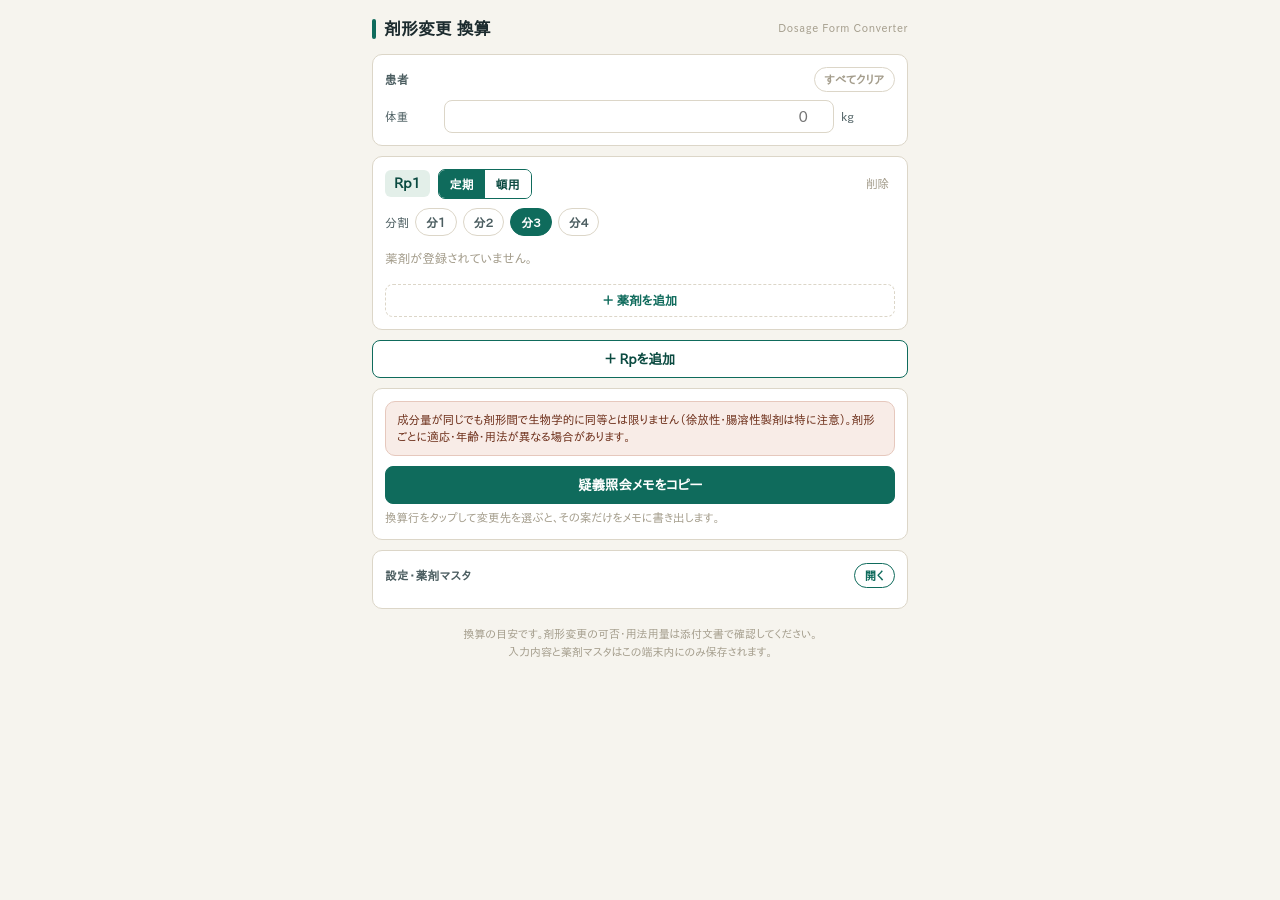
==== dfconv/index.html @ e0996b78 "Add files via upload" ====
<!DOCTYPE html>
<html lang="ja">
<head>
<meta charset="UTF-8">
<meta name="viewport" content="width=device-width, initial-scale=1.0, maximum-scale=1, user-scalable=no">
<meta name="theme-color" content="#0f6b5c">
<link rel="manifest" href="manifest.json">
<link rel="apple-touch-icon" href="apple-touch-icon.png">
<meta name="apple-mobile-web-app-capable" content="yes">
<meta name="apple-mobile-web-app-status-bar-style" content="default">
<meta name="apple-mobile-web-app-title" content="剤形換算">
<title>剤形変更 換算</title>
<style>
  :root{
    --ink:#1c2b2e; --ink-soft:#4b5d60; --paper:#f6f4ee; --panel:#ffffff;
    --line:#dcd6c8; --accent:#0f6b5c; --accent-soft:#e3efe9; --accent-deep:#0a4a40;
    --warn:#b5482c; --warn-soft:#f8ece7; --mute:#a49d8c; --radius:10px;
    --mono:"SFMono-Regular",Consolas,"Liberation Mono",Menlo,monospace;
  }
  *{box-sizing:border-box;}
  html,body{margin:0;padding:0;background:var(--paper);color:var(--ink);
    font-family:-apple-system,BlinkMacSystemFont,"Hiragino Sans","Yu Gothic","Noto Sans JP","IPAexGothic","IPAPGothic",sans-serif;
    -webkit-tap-highlight-color:transparent;font-size:15px;line-height:1.5;}
  .wrap{max-width:560px;margin:0 auto;padding:14px 12px 56px;}
  h1{display:flex;align-items:center;gap:8px;font-size:17px;margin:2px 0 12px;}
  h1 .mark{width:4px;height:20px;border-radius:2px;background:var(--accent);}
  h1 small{margin-left:auto;font-size:10.5px;font-weight:500;color:var(--mute);letter-spacing:.06em;}

  .card{background:var(--panel);border:1px solid var(--line);border-radius:var(--radius);
        padding:12px;margin-bottom:10px;}
  .section-label{display:block;font-size:11.5px;font-weight:700;letter-spacing:.05em;
                 color:var(--ink-soft);margin-bottom:8px;}
  .section-label-row{display:flex;align-items:center;justify-content:space-between;margin-bottom:8px;}
  .section-label-row .section-label{margin-bottom:0;}
  .toggle-link{font-size:11.5px;font-weight:700;color:var(--accent);border:1px solid var(--accent);
               border-radius:14px;padding:3px 10px;cursor:pointer;user-select:none;white-space:nowrap;}
  .toggle-link:active{background:var(--accent);color:#fff;}
  .toggle-link.quiet{color:var(--mute);border-color:var(--line);}
  .panel{display:none;} .panel.open{display:block;}

  input[type="text"],input[type="number"],select{
    font-family:inherit;font-size:15px;color:var(--ink);border:1px solid var(--line);
    border-radius:8px;background:#fff;padding:8px 10px;width:100%;}
  input:focus,select:focus{outline:2px solid var(--accent-soft);border-color:var(--accent);}
  .num{font-family:var(--mono);font-variant-numeric:tabular-nums;text-align:right;}
  .hint{font-size:11.5px;color:var(--mute);margin-top:6px;line-height:1.45;}

  .tap-chips{display:flex;gap:6px;flex-wrap:wrap;align-items:center;}
  .chip{border:1px solid var(--line);background:#fff;color:var(--ink-soft);font-size:13px;
        font-weight:700;padding:7px 12px;border-radius:18px;cursor:pointer;user-select:none;white-space:nowrap;}
  .chip.active{background:var(--accent);border-color:var(--accent);color:#fff;}
  .chip.sub{font-size:12.5px;padding:6px 11px;}
  .chip.tiny{font-size:12px;padding:4px 10px;}
  .chip.more{border-style:dashed;color:var(--accent);}

  /* Rp */
  .rp-head{display:flex;align-items:center;gap:8px;margin-bottom:9px;}
  .rp-no{font-size:14px;font-weight:700;color:var(--accent-deep);
         background:var(--accent-soft);border-radius:6px;padding:3px 9px;flex:none;}
  .seg-mini{display:flex;border:1px solid var(--accent);border-radius:7px;overflow:hidden;flex:none;}
  .seg-mini div{font-size:12px;font-weight:700;padding:5px 11px;color:var(--accent-deep);
                background:#fff;cursor:pointer;user-select:none;}
  .seg-mini div.active{background:var(--accent);color:#fff;}
  .rp-del{margin-left:auto;font-size:11.5px;color:var(--mute);cursor:pointer;padding:3px 6px;}
  .rp-times{display:flex;gap:6px;align-items:center;margin-bottom:10px;}
  .rp-times .lb{font-size:12px;color:var(--ink-soft);}

  .item{border-top:1px dashed var(--line);padding-top:10px;margin-top:10px;}
  .item:first-child{border-top:none;padding-top:0;margin-top:0;}
  .item-head{display:flex;align-items:center;gap:8px;}
  .drug-btn{flex:1;min-width:0;font-size:14px;font-weight:700;color:var(--accent-deep);
            background:var(--accent-soft);border:1px solid #cfe2da;border-radius:8px;
            padding:7px 10px;cursor:pointer;overflow:hidden;text-overflow:ellipsis;white-space:nowrap;}
  .item-x{color:var(--mute);font-size:18px;cursor:pointer;padding:0 4px;flex:none;}
  .amt{display:flex;align-items:center;gap:7px;margin-top:7px;}
  .amt .lb{font-size:11.5px;color:var(--ink-soft);width:52px;flex:none;}
  .amt input{flex:1;min-width:0;}
  .amt .u{font-size:12px;color:var(--ink-soft);width:54px;flex:none;}
  .amt.src input{border-color:var(--accent);}
  .amt.derived input{color:var(--ink-soft);background:#faf9f5;}
  select.form-sel{margin-top:7px;font-size:13.5px;padding:8px 8px;}

  .sum{margin-top:9px;font-family:var(--mono);font-size:13px;color:var(--accent-deep);
       background:var(--accent-soft);border-radius:7px;padding:7px 9px;line-height:1.5;}
  .sum .badge{display:inline-block;font-family:inherit;font-size:11px;font-weight:700;
              border-radius:10px;padding:2px 7px;margin-left:6px;}
  .sum .badge.ok{background:#d7ece4;color:#0a4a40;}
  .sum .badge.ng{background:#f3d5cb;color:#8c3319;}

  .conv{margin-top:6px;}
  .conv-lb{font-size:11px;color:var(--mute);margin:6px 0 2px;}
  .crow{display:flex;align-items:baseline;gap:8px;padding:7px 8px;border-radius:7px;cursor:pointer;
        border:1px solid transparent;}
  .crow:active{background:#f3f1ea;}
  .crow.sel{border-color:var(--accent);background:#fff;box-shadow:inset 3px 0 0 var(--accent);}
  .crow .nm{flex:1;min-width:0;font-size:12.5px;line-height:1.35;}
  .crow .val{font-family:var(--mono);font-size:15px;font-weight:700;white-space:nowrap;}
  .crow .val .u{font-size:11.5px;font-weight:400;}
  .crow .val .per{display:block;font-size:11px;font-weight:400;color:var(--ink-soft);text-align:right;}
  .crow .mk{font-family:var(--mono);font-size:11px;color:var(--mute);white-space:nowrap;width:66px;text-align:right;}
  .crow .mk.eq{color:var(--accent);}
  .crow .mk.warn{color:var(--warn);font-weight:700;}
  .crow .note{font-size:11px;color:var(--warn);display:block;margin-top:2px;}
  .crow .tip{font-size:11px;color:var(--accent-deep);display:block;margin-top:2px;}

  .add-item{width:100%;border:1px dashed var(--line);background:#fff;color:var(--accent);
            font-family:inherit;font-size:12.5px;font-weight:700;padding:9px;border-radius:8px;
            cursor:pointer;margin-top:11px;}
  .btn{width:100%;border:1px solid var(--accent);background:var(--accent);color:#fff;font-family:inherit;
       font-size:13.5px;font-weight:700;padding:11px 10px;border-radius:8px;cursor:pointer;}
  .btn.ghost{background:#fff;color:var(--accent-deep);}
  .btn.small{width:auto;padding:7px 11px;font-size:12.5px;}
  .btn:active{opacity:.85;}
  .btn-row{display:flex;gap:8px;}
  .empty{font-size:12.5px;color:var(--mute);padding:4px 0;}
  .notice{background:var(--warn-soft);border:1px solid #e6c8bd;border-radius:var(--radius);
          padding:9px 11px;margin-bottom:10px;font-size:11.5px;line-height:1.55;color:#6d2f1a;}

  /* 薬剤ピッカー */
  .sheet{position:fixed;inset:0;background:rgba(28,43,46,.45);display:none;z-index:60;
         align-items:flex-start;justify-content:center;padding:40px 12px 12px;}
  .sheet.open{display:flex;}
  .sheet-box{background:var(--panel);border-radius:var(--radius);width:100%;max-width:520px;
             padding:12px;max-height:82vh;display:flex;flex-direction:column;}
  .sheet-head{display:flex;align-items:center;gap:8px;margin-bottom:8px;}
  .sheet-head .t{font-size:13px;font-weight:700;}
  .sheet-head .c{margin-left:auto;font-size:12px;color:var(--mute);cursor:pointer;padding:3px 6px;}
  .sheet-list{overflow:auto;margin-top:9px;}

  .toast{position:fixed;left:50%;bottom:24px;transform:translateX(-50%);background:var(--accent-deep);
         color:#fff;font-size:13px;font-weight:700;padding:10px 18px;border-radius:20px;opacity:0;
         pointer-events:none;transition:opacity .2s;z-index:80;}
  .toast.show{opacity:1;}

  .m-item{display:flex;align-items:center;gap:8px;padding:7px 0;border-bottom:1px solid var(--line);}
  .m-item .m-name{flex:1;font-size:13px;min-width:0;}
  .m-item .m-name span{display:block;font-size:11px;color:var(--mute);}
  .m-act{font-size:11.5px;font-weight:700;color:var(--accent);border:1px solid var(--line);
         border-radius:12px;padding:3px 9px;cursor:pointer;}
  .m-act.del{color:var(--warn);}
  .m-form{border:1px solid var(--accent);border-radius:8px;padding:10px;margin-top:10px;background:#fbfaf6;}
  .m-form .fl{font-size:11.5px;color:var(--ink-soft);margin:8px 0 3px;font-weight:700;}
  .m-form .fl:first-child{margin-top:0;}
  .m-frow{display:flex;gap:5px;margin-bottom:5px;align-items:center;}
  .m-frow input[data-k="n"]{flex:3;min-width:0;}
  .m-frow select{flex:2;min-width:0;font-size:13px;padding:7px 6px;}
  .m-frow input[data-k="s"]{flex:1.3;min-width:0;}
  .m-frow .u{font-size:11px;color:var(--ink-soft);width:52px;flex:none;}
  .m-frow .x{color:var(--warn);font-weight:700;cursor:pointer;padding:0 4px;font-size:16px;}
  .mlb{font-size:11px;color:var(--ink-soft);white-space:nowrap;flex:none;}
  .m-sub{font-size:11px;color:var(--mute);margin:0 0 5px;line-height:1.45;}
  .pred{margin-top:9px;font-size:12px;color:var(--accent-deep);background:var(--accent-soft);
        border-radius:7px;padding:8px 9px;line-height:1.5;}
  .pred .big{font-family:var(--mono);font-size:16px;font-weight:700;}
  .pred .row2{display:flex;align-items:center;gap:8px;}
  .pred .det{font-size:11px;color:var(--ink-soft);margin-top:3px;font-family:var(--mono);}
  .pred .btn{width:auto;padding:5px 10px;font-size:11.5px;margin-left:auto;}
  .grp-toggle{margin-top:8px;font-size:11.5px;font-weight:700;color:var(--accent);
              border:1px dashed var(--line);border-radius:7px;padding:7px 9px;cursor:pointer;text-align:center;}
  .grp{margin-top:6px;border:1px solid var(--line);border-radius:7px;padding:8px 9px;background:#fbfaf6;}
  .grp .ghead{font-size:11px;color:var(--mute);margin-bottom:5px;}
  .grp .gdrug{font-size:11.5px;font-weight:700;color:var(--ink-soft);margin:7px 0 2px;}
  .grp .gdrug:first-of-type{margin-top:0;}
  .grp .grow{display:flex;align-items:baseline;gap:8px;padding:2px 0;}
  .grp .grow .n{flex:1;min-width:0;font-size:11.5px;}
  .grp .grow .v{font-family:var(--mono);font-size:13px;font-weight:700;white-space:nowrap;}
  .grp .grow .m{font-family:var(--mono);font-size:10.5px;color:var(--mute);white-space:nowrap;}
  .g-item{display:flex;align-items:center;gap:8px;padding:6px 0;border-bottom:1px solid var(--line);}
  .g-item .g-name{flex:1;font-size:13px;}
  .g-item .g-name span{display:block;font-size:11px;color:var(--mute);}
  .g-check{display:flex;align-items:center;gap:6px;font-size:12.5px;padding:4px 0;}
  .g-check input{width:auto;}
  footer{text-align:center;font-size:11px;color:var(--mute);margin-top:16px;line-height:1.6;}
</style>
</head>
<body>
<div class="wrap">

<h1><span class="mark"></span>剤形変更 換算<small>Dosage Form Converter</small></h1>

<div class="card">
  <div class="section-label-row">
    <span class="section-label">患者</span>
    <span class="toggle-link quiet" id="clearAll">すべてクリア</span>
  </div>
  <div class="amt" style="margin-top:0;">
    <div class="lb">体重</div>
    <input type="number" class="num" id="weight" inputmode="decimal" step="0.1" min="0" placeholder="0">
    <div class="u">kg</div>
  </div>
  <div id="predWrap"></div>
</div>

<div id="rpHost"></div>

<button class="btn ghost" id="addRp" type="button" style="margin-bottom:10px;">＋ Rpを追加</button>

<div class="card">
  <div class="notice" style="margin-bottom:10px;">
    成分量が同じでも剤形間で生物学的に同等とは限りません（徐放性・腸溶性製剤は特に注意）。剤形ごとに適応・年齢・用法が異なる場合があります。
  </div>
  <button class="btn" id="copyBtn" type="button">疑義照会メモをコピー</button>
  <div class="hint">換算行をタップして変更先を選ぶと、その案だけをメモに書き出します。</div>
</div>

<div class="card">
  <div class="section-label-row">
    <span class="section-label">設定・薬剤マスタ</span>
    <span class="toggle-link" id="cfgToggle">開く</span>
  </div>
  <div class="panel" id="cfgPanel">
    <div class="amt" style="margin-top:0;">
      <div class="lb">錠剤の分割</div>
      <div class="tap-chips" id="tabChips" style="flex:1;"></div>
    </div>
    <div class="hint">カプセル・分包品・坐剤は常に1単位刻みで計算します。</div>
    <div style="border-top:1px dashed var(--line);margin-top:11px;padding-top:11px;">
      <span class="section-label">薬剤マスタ</span>
      <div id="masterList"></div>
      <div class="btn-row" style="margin-top:10px;">
        <button class="btn ghost small" id="mAddBtn" type="button">＋ 薬剤を追加</button>
        <button class="btn ghost small" id="mResetBtn" type="button">初期データに戻す</button>
      </div>
      <div id="mFormSlot"></div>
    </div>
    <div style="border-top:1px dashed var(--line);margin-top:11px;padding-top:11px;">
      <span class="section-label">同薬効グループ</span>
      <div class="m-sub">同じ体重での標準量を並べて比較できるグループです。</div>
      <div id="groupList"></div>
      <div class="btn-row" style="margin-top:10px;">
        <button class="btn ghost small" id="gAddBtn" type="button">＋ グループを追加</button>
        <button class="btn ghost small" id="gResetBtn" type="button">初期データに戻す</button>
      </div>
      <div id="gFormSlot"></div>
    </div>
    <div style="border-top:1px dashed var(--line);margin-top:11px;padding-top:11px;">
      <span class="section-label">マスタの共有</span>
      <div class="btn-row">
        <button class="btn ghost small" id="mExport" type="button">書き出す</button>
        <button class="btn ghost small" id="mImport" type="button">読み込む</button>
        <button class="btn ghost small" id="mFetchDef" type="button">配布マスタ</button>
      </div>
      <input type="file" id="mFile" accept=".json,application/json" style="display:none;">
      <div id="mImportSlot"></div>
      <div class="hint">書き出したJSONを他の端末で読み込むとマスタが揃います。アプリと同じ場所に <b>defaults.json</b> として置いておくと、新しい端末は初回起動時に自動で取り込みます。</div>
    </div>
  </div>
</div>

<footer>
  換算の目安です。剤形変更の可否・用法用量は添付文書で確認してください。<br>
  入力内容と薬剤マスタはこの端末内にのみ保存されます。
</footer>
</div>

<div class="sheet" id="sheet">
  <div class="sheet-box">
    <div class="sheet-head"><span class="t">薬剤を選択</span><span class="c" id="sheetClose">閉じる</span></div>
    <input type="text" id="pq" placeholder="成分名・商品名・ローマ字で検索" autocomplete="off">
    <div class="sheet-list"><div class="tap-chips" id="pChips"></div><div class="hint" id="pHint"></div></div>
  </div>
</div>
<div class="toast" id="toast"></div>

<script>
'use strict';

/* ========================================================================
   薬剤マスタ
   t : powder(散剤・細粒・DS) / liquid(水剤) / tablet(錠) / chew(チュアブル)
       cap(カプセル) / sachet(分包品) / supp(坐剤)
   s : 1単位あたりの成分量(mg)  powder=1g中 / liquid=1mL中 / 他=1個中
   ======================================================================== */
const DEFAULT_DRUGS = [
 {id:'carbo', name:'カルボシステイン', brand:'ムコダイン',
  k:'かるぼしすていん むこだいん', r:'carbocisteine mucodyne',
  dmin:30, dmax:30, dbasis:'day', maxDay:1500,
  dnote:'小児 1回10mg/kg 1日3回（成人1500mg/日 分3）',
  forms:[{n:'ムコダインDS50%',t:'powder',s:500},{n:'ムコダインシロップ5%',t:'liquid',s:50},
         {n:'ムコダイン錠250mg',t:'tablet',s:250},{n:'ムコダイン錠500mg',t:'tablet',s:500}]},

 {id:'ambroxol', name:'アンブロキソール', brand:'ムコソルバン',
  k:'あんぶろきそーる むこそるばん', r:'ambroxol mucosolvan',
  dmin:0.9, dmax:0.9, dbasis:'day', maxDay:45,
  dnote:'小児 0.9mg/kg/日 分3（成人45mg/日 分3）',
  forms:[{n:'小児用ムコソルバンDS1.5%',t:'powder',s:15},{n:'小児用ムコソルバンシロップ0.3%',t:'liquid',s:3},
         {n:'ムコソルバン内用液0.75%',t:'liquid',s:7.5,note:'成人用の規格'},
         {n:'ムコソルバン錠15mg',t:'tablet',s:15},{n:'ムコソルバンL錠45mg',t:'tablet',s:45,sr:true}]},

 {id:'tipepidine', name:'チペピジン', brand:'アスベリン',
  k:'ちぺぴじん あすべりん', r:'tipepidine asverin', dbasis:'day',
  dnote:'1歳未満5〜20mg/日、1〜3歳10〜25mg/日、3〜6歳15〜40mg/日 分3',
  forms:[{n:'アスベリン散10%',t:'powder',s:100},{n:'アスベリンDS2%',t:'powder',s:20},
         {n:'アスベリンシロップ0.5%',t:'liquid',s:5},
         {n:'アスベリン錠10mg',t:'tablet',s:10},{n:'アスベリン錠20mg',t:'tablet',s:20}]},

 {id:'acetaminophen', name:'アセトアミノフェン', brand:'カロナール',
  k:'あせとあみのふぇん かろなーる あんひば', r:'acetaminophen calonal anhiba',
  dmin:10, dmax:15, dbasis:'dose', maxDay:1500,
  dnote:'小児 1回10〜15mg/kg、4〜6時間以上あける。1日60mg/kg以内かつ1500mg以内',
  forms:[{n:'カロナール細粒20%',t:'powder',s:200},{n:'カロナール細粒50%',t:'powder',s:500},
         {n:'カロナールシロップ2%',t:'liquid',s:20},
         {n:'カロナール錠200mg',t:'tablet',s:200},{n:'カロナール錠300mg',t:'tablet',s:300},
         {n:'カロナール錠500mg',t:'tablet',s:500},
         {n:'アンヒバ坐剤小児用50mg',t:'supp',s:50},{n:'アンヒバ坐剤小児用100mg',t:'supp',s:100},
         {n:'アンヒバ坐剤小児用200mg',t:'supp',s:200}]},

 {id:'clarithromycin', name:'クラリスロマイシン', brand:'クラリス', potency:true,
  k:'くらりすろまいしん くらりす', r:'clarithromycin clarith',
  dmin:10, dmax:15, dbasis:'day', maxDay:400,
  dnote:'小児 10〜15mg(力価)/kg/日 分2〜3（成人400mg/日 分2）',
  forms:[{n:'クラリスドライシロップ10%小児用',t:'powder',s:100},
         {n:'クラリス錠50mg小児用',t:'tablet',s:50},{n:'クラリス錠200',t:'tablet',s:200}]},

 {id:'amoxicillin', name:'アモキシシリン', brand:'サワシリン／ワイドシリン', potency:true,
  k:'あもきししりん さわしりん わいどしりん', r:'amoxicillin sawacillin widecillin',
  dmin:20, dmax:40, dbasis:'day', maxDay:1000,
  dnote:'小児 20〜40mg(力価)/kg/日 分3〜4（中耳炎等では高用量を用いることがある）',
  forms:[{n:'ワイドシリン細粒20%',t:'powder',s:200},{n:'ワイドシリン細粒10%',t:'powder',s:100},
         {n:'サワシリン細粒10%',t:'powder',s:100},
         {n:'サワシリン錠250',t:'tablet',s:250},
         {n:'サワシリンカプセル125',t:'cap',s:125},{n:'サワシリンカプセル250',t:'cap',s:250}]},

 {id:'cefditoren', name:'セフジトレンピボキシル', brand:'メイアクトMS', potency:true,
  k:'せふじとれんぴぼきしる めいあくと', r:'cefditoren meiact',
  dmin:9, dmax:9, dbasis:'day', maxDay:300,
  dnote:'小児 9mg(力価)/kg/日 分3（重症時18mg/kg/日まで）',
  forms:[{n:'メイアクトMS小児用細粒10%',t:'powder',s:100},{n:'メイアクトMS錠100mg',t:'tablet',s:100}]},

 {id:'cefcapene', name:'セフカペンピボキシル', brand:'フロモックス', potency:true,
  k:'せふかぺんぴぼきしる ふろもっくす', r:'cefcapene flomox',
  dmin:9, dmax:9, dbasis:'day', maxDay:300,
  dnote:'小児 9mg(力価)/kg/日 分3（成人300mg/日 分3）',
  forms:[{n:'フロモックス小児用細粒100mg',t:'powder',s:100},
         {n:'フロモックス錠75mg',t:'tablet',s:75},{n:'フロモックス錠100mg',t:'tablet',s:100}]},

 {id:'fexofenadine', name:'フェキソフェナジン', brand:'アレグラ',
  k:'ふぇきそふぇなじん あれぐら', r:'fexofenadine allegra', dbasis:'day',
  dnote:'6か月〜2歳未満30mg/日、2〜7歳未満60mg/日、7〜12歳未満120mg/日（分2）',
  forms:[{n:'アレグラドライシロップ5%',t:'powder',s:50},
         {n:'アレグラ錠30mg',t:'tablet',s:30},{n:'アレグラ錠60mg',t:'tablet',s:60}]},

 {id:'levocetirizine', name:'レボセチリジン', brand:'ザイザル',
  k:'れぼせちりじん ざいざる', r:'levocetirizine xyzal', dbasis:'day',
  dnote:'6か月〜1歳未満1.25mg 分1、1〜7歳未満2.5mg 分2、7〜15歳未満5mg 分2',
  forms:[{n:'ザイザルシロップ0.05%',t:'liquid',s:0.5},{n:'ザイザル錠5mg',t:'tablet',s:5}]},

 {id:'montelukast', name:'モンテルカスト', brand:'キプレス／シングレア',
  k:'もんてるかすと きぷれす しんぐれあ', r:'montelukast kipres singulair', dbasis:'day',
  dnote:'1〜6歳未満4mg 分1、6〜15歳未満5mg 分1、15歳以上10mg 分1（就寝前）',
  forms:[{n:'キプレス細粒4mg',t:'sachet',s:4},{n:'キプレスチュアブル錠5mg',t:'chew',s:5},
         {n:'キプレス錠5mg',t:'tablet',s:5},{n:'キプレス錠10mg',t:'tablet',s:10}]},

 {id:'pranlukast', name:'プランルカスト', brand:'オノン',
  k:'ぷらんるかすと おのん', r:'pranlukast onon',
  dmin:7, dmax:10, dbasis:'day', maxDay:450,
  dnote:'小児 7mg/kg/日 分2（最大10mg/kg/日、450mg/日まで）',
  forms:[{n:'オノンドライシロップ10%',t:'powder',s:100},{n:'オノンカプセル112.5mg',t:'cap',s:112.5}]},

 {id:'epinastine', name:'エピナスチン', brand:'アレジオン',
  k:'えぴなすちん あれじおん', r:'epinastine alesion', dbasis:'day',
  dnote:'3〜7歳未満0.25mg/kg/日 分1、7歳以上10〜20mg/日 分1',
  forms:[{n:'アレジオンドライシロップ1%',t:'powder',s:10},
         {n:'アレジオン錠10mg',t:'tablet',s:10},{n:'アレジオン錠20mg',t:'tablet',s:20}]},

 {id:'oseltamivir', name:'オセルタミビル', brand:'タミフル',
  k:'おせるたみびる たみふる', r:'oseltamivir tamiflu',
  dmin:2, dmax:2, dbasis:'dose', maxDay:150,
  dnote:'小児 1回2mg/kg 1日2回 5日間（1回75mgを超えない）',
  forms:[{n:'タミフルドライシロップ3%',t:'powder',s:30},{n:'タミフルカプセル75',t:'cap',s:75}]},

 {id:'tulobuterol', name:'ツロブテロール', brand:'ホクナリン',
  k:'つろぶてろーる ほくなりん', r:'tulobuterol hokunalin', dbasis:'day',
  dnote:'内服 小児 0.04mg/kg/日 分2〜3程度。貼付剤とは用法が異なる',
  forms:[{n:'ホクナリンドライシロップ0.1%小児用',t:'powder',s:1},
         {n:'ホクナリン錠1mg',t:'tablet',s:1},{n:'ホクナリン錠2mg',t:'tablet',s:2}]},

 {id:'valproate', name:'バルプロ酸ナトリウム', brand:'デパケン',
  k:'ばるぷろさん でぱけん せれにか', r:'valproate depakene selenica',
  dmin:15, dmax:30, dbasis:'day',
  dnote:'15〜30mg/kg/日 分2〜3（徐放製剤は分1〜2）',
  forms:[{n:'デパケン細粒20%',t:'powder',s:200},{n:'デパケン細粒40%',t:'powder',s:400},
         {n:'デパケンシロップ5%',t:'liquid',s:50},
         {n:'デパケン錠100mg',t:'tablet',s:100},{n:'デパケン錠200mg',t:'tablet',s:200},
         {n:'デパケンR錠100mg',t:'tablet',s:100,sr:true},{n:'デパケンR錠200mg',t:'tablet',s:200,sr:true},
         {n:'セレニカR顆粒40%',t:'powder',s:400,sr:true}]},

 {id:'prednisolone', name:'プレドニゾロン', brand:'プレドニン',
  k:'ぷれどにぞろん ぷれどにん', r:'prednisolone predonine',
  dmin:0.5, dmax:2, dbasis:'day',
  dnote:'小児 0.5〜2mg/kg/日 分1〜4（疾患により異なる）',
  forms:[{n:'プレドニゾロン散1%',t:'powder',s:10},{n:'プレドニゾロン錠5mg',t:'tablet',s:5},
         {n:'プレドニン錠5mg',t:'tablet',s:5}]},

 {id:'magnesium', name:'酸化マグネシウム', brand:'マグミット',
  k:'さんかまぐねしうむ まぐみっと かま', r:'magnesium oxide magmitt',
  un:'g', uf:1000, dbasis:'day',
  dnote:'便秘 小児は年齢別（2歳未満0.2〜0.5g/日、2〜5歳0.4〜0.75g/日、6〜11歳0.6〜1g/日 分3）',
  forms:[{n:'酸化マグネシウム原末',t:'powder',s:1000},
         {n:'マグミット錠200mg',t:'tablet',s:200},{n:'マグミット錠250mg',t:'tablet',s:250},
         {n:'マグミット錠330mg',t:'tablet',s:330},{n:'マグミット錠500mg',t:'tablet',s:500}]}
];

const TYPE_INFO = {
  powder:{unit:'g',   label:'散剤・細粒・DS', cont:true},
  liquid:{unit:'mL',  label:'水剤',           cont:true},
  tablet:{unit:'錠',  label:'錠剤',           cont:false},
  chew:  {unit:'錠',  label:'チュアブル錠',   cont:false},
  cap:   {unit:'Cap', label:'カプセル',       cont:false},
  sachet:{unit:'包',  label:'分包品',         cont:false},
  supp:  {unit:'個',  label:'坐剤',           cont:false}
};

const DEFAULT_GROUPS = [
  {id:'g_abx',   name:'抗菌薬',       ids:['clarithromycin','amoxicillin','cefditoren','cefcapene']},
  {id:'g_resp',  name:'去痰・鎮咳',   ids:['carbo','ambroxol','tipepidine']},
  {id:'g_aller', name:'抗アレルギー', ids:['fexofenadine','levocetirizine','epinastine','montelukast','pranlukast']},
  {id:'g_anti',  name:'解熱鎮痛',     ids:['acetaminophen']}
];

/* ================= 保存 ================= */
const LS_M='dfconv.master.v3', LS_S='dfconv.state.v4', LS_G='dfconv.groups.v1';
function lsGet(k){ try{return window.localStorage.getItem(k);}catch(e){return null;} }
function lsSet(k,v){ try{window.localStorage.setItem(k,v);}catch(e){} }

let MASTER_IS_BUILTIN=false;
let DRUGS=(function(){
  const raw=lsGet(LS_M);
  if(raw){ try{const d=JSON.parse(raw); if(Array.isArray(d)&&d.length) return d;}catch(e){} }
  MASTER_IS_BUILTIN=true;
  return JSON.parse(JSON.stringify(DEFAULT_DRUGS));
})();

let GROUPS=(function(){
  const raw=lsGet(LS_G);
  if(raw){ try{const g=JSON.parse(raw); if(Array.isArray(g)) return g;}catch(e){} }
  return JSON.parse(JSON.stringify(DEFAULT_GROUPS));
})();
function saveGroups(){ lsSet(LS_G, JSON.stringify(GROUPS)); }
function groupOf(drugId){
  return GROUPS.find(function(g){ return (g.ids||[]).indexOf(drugId)>=0; })||null;
}

function newRp(){ return {mode:'reg', times:3, items:[]}; }
let st={ weight:'', stepTab:0.5, recent:[], rps:[newRp()] };
(function(){
  const raw=lsGet(LS_S); if(!raw) return;
  try{ const s=JSON.parse(raw);
    ['weight','stepTab','recent','rps'].forEach(function(k){ if(s[k]!==undefined) st[k]=s[k]; });
    if(!Array.isArray(st.rps)||!st.rps.length) st.rps=[newRp()];
  }catch(e){}
})();
function saveState(){ lsSet(LS_S, JSON.stringify(st)); }
function saveMaster(){ lsSet(LS_M, JSON.stringify(DRUGS)); }

/* ================= 小物 ================= */
const $=function(id){return document.getElementById(id);};
function fmt(n,dec){
  if(n===null||n===undefined||!isFinite(n)) return '—';
  if(dec===undefined) dec=2;
  let s=Number(n).toFixed(dec);
  if(s.indexOf('.')>=0) s=s.replace(/0+$/,'').replace(/\.$/,'');
  return s;
}
function num(v){ const n=parseFloat(v); return isFinite(n)?n:null; }
function getDrug(id){ return DRUGS.find(function(d){return d.id===id;})||null; }
function uName(d){ return d.un||(d.potency?'mg(力価)':'mg'); }
function uFactor(d){ return d.uf||1; }
function unitOf(f){ return (TYPE_INFO[f.t]||TYPE_INFO.tablet).unit; }
function isCont(f){ return !!(TYPE_INFO[f.t]||{}).cont; }
function stepOf(f){ return (f.t==='tablet'||f.t==='chew')?st.stepTab:1; }
function toast(m){
  const t=$('toast'); t.textContent=m; t.classList.add('show');
  clearTimeout(toast._t); toast._t=setTimeout(function(){t.classList.remove('show');},1600);
}
function norm(s){
  return (s||'').toLowerCase()
    .replace(/[\u30a1-\u30f6]/g,function(c){return String.fromCharCode(c.charCodeAt(0)-0x60);})
    .replace(/[\s・ー－―‐]/g,'');
}

/* ================= 換算ロジック ================= */
// mgBase … 定期=1日の成分量(mg) / 頓用=1回の成分量(mg)
function planFor(f, mgBase, mode, times){
  const unit=unitOf(f);
  if(isCont(f)){
    const v=mgBase/f.s;
    return {f:f, unit:unit, val:v, perDose:(mode==='reg'?v/times:v), mg:mgBase, err:0, exact:true};
  }
  const step=stepOf(f);
  let perDose, val;
  if(mode==='reg'){
    perDose=Math.round((mgBase/times/f.s)/step)*step;
    val=perDose*times;
  }else{
    perDose=Math.round((mgBase/f.s)/step)*step;
    val=perDose;
  }
  if(perDose<0) perDose=0;
  const mg=val*f.s;
  const err=mgBase>0?(mg-mgBase)/mgBase*100:0;
  return {f:f, unit:unit, val:val, perDose:perDose, mg:mg,
          err:err, exact:Math.abs(err)<0.05, step:step};
}
function bestTimes(f, mgPerDay, times){
  const step=stepOf(f), out=[];
  [1,2,3,4].forEach(function(t){
    if(t===times) return;
    const r=Math.round((mgPerDay/t/f.s)/step)*step;
    if(r<=0) return;
    out.push({t:t, perDose:r, err:Math.abs((r*t*f.s-mgPerDay)/mgPerDay*100), near:Math.abs(t-times)});
  });
  out.sort(function(a,b){ return Math.abs(a.err-b.err)>0.3?a.err-b.err:a.near-b.near; });
  return out[0];
}
function notesFor(p){
  const f=p.f, a=[];
  if(f.sr) a.push('徐放性製剤。単純換算は不可');
  if(f.note) a.push(f.note);
  if((f.t==='tablet'||f.t==='chew')&&Math.abs(p.perDose%1)>1e-9) a.push('割線の有無と分割の可否を確認');
  if(f.t==='cap') a.push('脱カプセルの可否を確認');
  if(f.t==='chew') a.push('噛み砕いて服用');
  if(f.t==='sachet') a.push('1包単位でのみ調節可');
  if(f.t==='supp'){ a.push('内服と吸収・用法が異なる');
    if(p.perDose>=2) a.push('1回'+fmt(p.perDose,0)+'個になります'); }
  if(p.perDose<=0) a.push('1回量が最小単位に届きません');
  return a;
}
function doseCheck(d, mgDay, mgDose, w){
  if(!w||w<=0) return null;
  if(d.maxDay&&mgDay!==null&&mgDay>d.maxDay*1.0001)
    return {cls:'ng', text:'1日'+fmt(d.maxDay,1)+uName(d)+'超'};
  if(d.dmin===undefined) return null;
  let val,unit;
  if(d.dbasis==='dose'){ val=mgDose/w; unit='mg/kg/回'; }
  else{ if(mgDay===null) return null; val=mgDay/w; unit='mg/kg/日'; }
  const range=(d.dmin===d.dmax)?fmt(d.dmin,2)+unit:fmt(d.dmin,2)+'〜'+fmt(d.dmax,2)+unit;
  if(val<d.dmin*0.9) return {cls:'ng', text:'参考用量（'+range+'）未満'};
  if(val>d.dmax*1.1) return {cls:'ng', text:'参考用量（'+range+'）超過'};
  return {cls:'ok', text:'参考用量（'+range+'）内'};
}

/* ================= 予測体重 ================= */
function doseMid(d){ return (d.dmin+((d.dmax!==undefined)?d.dmax:d.dmin))/2; }

function weightEstimates(){
  const out=[];
  st.rps.forEach(function(rp){
    rp.items.forEach(function(it){
      const d=getDrug(it.drugId);
      if(!d||!it.mg||it.mg<=0||d.dmin===undefined) return;
      const times=rp.mode==='reg'?rp.times:1;
      let base, unit;
      if(d.dbasis==='dose'){ base=(rp.mode==='reg')?it.mg/times:it.mg; unit='mg/kg/回'; }
      else{
        if(rp.mode!=='reg') return;   // 頓用で1日量基準の用量は推定できない
        base=it.mg; unit='mg/kg/日';
      }
      const a=base/d.dmin, b=base/((d.dmax!==undefined)?d.dmax:d.dmin);
      out.push({name:d.name, lo:Math.min(a,b), hi:Math.max(a,b), unit:unit,
                dose:(d.dmin===d.dmax?fmt(d.dmin,2):fmt(d.dmin,2)+'〜'+fmt(d.dmax,2))+unit});
    });
  });
  return out;
}
function predictedWeight(){
  const es=weightEstimates();
  if(!es.length) return null;
  let lo=-Infinity, hi=Infinity;
  es.forEach(function(e){ lo=Math.max(lo,e.lo); hi=Math.min(hi,e.hi); });
  const ok=(lo<=hi*1.0001);
  const val=ok?((lo+hi)/2):(es.reduce(function(a,e){return a+(e.lo+e.hi)/2;},0)/es.length);
  return {list:es, lo:lo, hi:hi, ok:ok, val:val};
}
function effectiveWeight(){
  const w=num($('weight').value);
  if(w&&w>0) return {w:w, src:'実体重'};
  const p=predictedWeight();
  if(p) return {w:Math.round(p.val*10)/10, src:'予測体重'};
  return null;
}
function renderPred(){
  const host=$('predWrap');
  const p=predictedWeight();
  if(!p){ host.innerHTML=''; return; }
  const one=Math.abs(p.hi-p.lo)<0.05;
  let h='<div class="pred"><div class="row2"><span>予測体重</span>';
  if(p.ok){
    h+='<span class="big">'+(one?fmt(p.lo,1):fmt(p.lo,1)+'〜'+fmt(p.hi,1))+' kg</span>';
  }else{
    h+='<span class="big">'+fmt(p.val,1)+' kg 前後</span>';
  }
  h+='<button class="btn small" type="button" id="predApply">体重に入れる</button></div>';
  if(!p.ok) h+='<div class="det" style="color:var(--warn)">薬剤ごとに推定値が食い違っています</div>';
  p.list.forEach(function(e){
    h+='<div class="det">'+e.name+'　'+e.dose+' → '+
       (Math.abs(e.hi-e.lo)<0.05?fmt(e.lo,1):fmt(e.lo,1)+'〜'+fmt(e.hi,1))+' kg</div>';
  });
  h+='<div class="det" style="color:var(--mute)">参考用量から逆算した目安です。</div></div>';
  host.innerHTML=h;
  const b=$('predApply');
  if(b) b.addEventListener('click',function(){
    $('weight').value=fmt(Math.round(p.val*10)/10,1);
    st.weight=$('weight').value; saveState(); renderRps();
  });
}

/* ================= 同薬効グループ ================= */
function groupPanelHtml(rp, it, d){
  const g=groupOf(it.drugId);
  if(!g) return '';
  let h='<div class="grp-toggle" data-grp="1">'+(it.grpOpen?'▲ ':'▼ ')+'同薬効グループ「'+g.name+'」の標準量</div>';
  if(!it.grpOpen) return h;
  const ew=effectiveWeight();
  h+='<div class="grp">';
  if(!ew){ h+='<div class="ghead">体重が分からないため計算できません</div></div>'; return h; }
  const times=rp.mode==='reg'?rp.times:1;
  h+='<div class="ghead">体重 '+fmt(ew.w,1)+'kg（'+ew.src+'）・'+
     (rp.mode==='reg'?'分'+times+'／1日量':'1回量')+'で計算</div>';
  (g.ids||[]).forEach(function(id){
    const dd=getDrug(id); if(!dd) return;
    h+='<div class="gdrug">'+dd.name+(dd.dmin!==undefined
        ? '（'+(dd.dmin===dd.dmax?fmt(dd.dmin,2):fmt(dd.dmin,2)+'〜'+fmt(dd.dmax,2))+
          (dd.dbasis==='dose'?'mg/kg/回':'mg/kg/日')+'）'
        : '（参考用量が未設定）')+'</div>';
    if(dd.dmin===undefined) return;
    const mid=doseMid(dd);
    let mgBase;
    if(dd.dbasis==='dose') mgBase=(rp.mode==='reg')?mid*ew.w*times:mid*ew.w;
    else mgBase=(rp.mode==='reg')?mid*ew.w:mid*ew.w/times;
    const un=uName(dd), uf=uFactor(dd), per=rp.mode==='reg'?'／日':'／回';
    dd.forms.forEach(function(f){
      if(f.sr) return;
      const pl=planFor(f, mgBase, rp.mode, times);
      h+='<div class="grow"><div class="n">'+f.n+'</div>'+
         '<div class="v">'+fmt(pl.val,2)+unitOf(f)+per+'</div>'+
         '<div class="m">'+fmt(pl.mg/uf,3)+un+'</div></div>';
    });
  });
  h+='</div>';
  return h;
}

/* ================= Rp描画 ================= */
function renderRps(){
  const host=$('rpHost'); host.innerHTML='';
  st.rps.forEach(function(rp, ri){
    const card=document.createElement('div'); card.className='card';

    const head=document.createElement('div'); head.className='rp-head';
    const no=document.createElement('span'); no.className='rp-no'; no.textContent='Rp'+(ri+1);
    head.appendChild(no);

    const seg=document.createElement('div'); seg.className='seg-mini';
    [{v:'reg',l:'定期'},{v:'prn',l:'頓用'}].forEach(function(o){
      const b=document.createElement('div');
      b.className=(rp.mode===o.v?'active':''); b.textContent=o.l;
      b.addEventListener('click',function(){ rp.mode=o.v; saveState(); renderRps(); });
      seg.appendChild(b);
    });
    head.appendChild(seg);

    const del=document.createElement('span'); del.className='rp-del'; del.textContent='削除';
    del.addEventListener('click',function(){
      if(st.rps.length<=1){ st.rps[0]=newRp(); }
      else st.rps.splice(ri,1);
      saveState(); renderRps();
    });
    head.appendChild(del);
    card.appendChild(head);

    if(rp.mode==='reg'){
      const tr=document.createElement('div'); tr.className='rp-times';
      const lb=document.createElement('span'); lb.className='lb'; lb.textContent='分割';
      tr.appendChild(lb);
      [1,2,3,4].forEach(function(t){
        const c=document.createElement('div');
        c.className='chip tiny'+(rp.times===t?' active':'');
        c.textContent='分'+t;
        c.addEventListener('click',function(){ rp.times=t; saveState(); renderRps(); });
        tr.appendChild(c);
      });
      card.appendChild(tr);
    }

    const itemsHost=document.createElement('div');
    if(!rp.items.length){
      const e=document.createElement('div'); e.className='empty';
      e.textContent='薬剤が登録されていません。';
      itemsHost.appendChild(e);
    }
    rp.items.forEach(function(it, ii){ itemsHost.appendChild(buildItem(rp, ri, it, ii)); });
    card.appendChild(itemsHost);

    const add=document.createElement('button'); add.type='button'; add.className='add-item';
    add.textContent='＋ 薬剤を追加';
    add.addEventListener('click',function(){
      openPicker(function(id){
        rp.items.push({drugId:id, formIdx:0, mg:null, src:'prod', target:null});
        saveState(); renderRps();
      });
    });
    card.appendChild(add);
    host.appendChild(card);
  });
  renderPred();
}

function buildItem(rp, ri, it, ii){
  const box=document.createElement('div'); box.className='item';
  const d=getDrug(it.drugId);
  if(!d){
    box.innerHTML='<div class="empty">この薬剤はマスタにありません</div>';
    return box;
  }
  const head=document.createElement('div'); head.className='item-head';
  const btn=document.createElement('div'); btn.className='drug-btn';
  btn.textContent=d.brand?d.name+'（'+d.brand.split('／')[0]+'）':d.name;
  btn.addEventListener('click',function(){
    openPicker(function(id){ it.drugId=id; it.formIdx=0; it.mg=null; it.target=null;
      saveState(); renderRps(); });
  });
  const x=document.createElement('span'); x.className='item-x'; x.textContent='×';
  x.addEventListener('click',function(){ rp.items.splice(ii,1); saveState(); renderRps(); });
  head.appendChild(btn); head.appendChild(x);
  box.appendChild(head);

  const sel=document.createElement('select'); sel.className='form-sel';
  d.forms.forEach(function(f,i){
    const o=document.createElement('option'); o.value=i; o.textContent=f.n;
    sel.appendChild(o);
  });
  sel.value=String(Math.min(it.formIdx, d.forms.length-1));
  sel.addEventListener('change',function(){ it.formIdx=parseInt(sel.value,10); saveState(); refresh(); });
  box.appendChild(sel);

  const per=rp.mode==='reg'?'1日量':'1回量';
  const rowP=document.createElement('div'); rowP.className='amt';
  rowP.innerHTML='<div class="lb">製剤量<br>'+per+'</div>'+
    '<input type="number" class="num" inputmode="decimal" step="0.01" min="0" placeholder="0">'+
    '<div class="u"></div>';
  const rowI=document.createElement('div'); rowI.className='amt';
  rowI.innerHTML='<div class="lb">成分量<br>'+per+'</div>'+
    '<input type="number" class="num" inputmode="decimal" step="0.01" min="0" placeholder="0">'+
    '<div class="u"></div>';
  box.appendChild(rowP); box.appendChild(rowI);

  const inP=rowP.querySelector('input'), inI=rowI.querySelector('input');
  inP.addEventListener('input',function(){
    const f=d.forms[it.formIdx], v=num(inP.value);
    it.mg=(v===null||v<=0)?null:v*f.s; it.src='prod'; saveState(); refresh('prod');
  });
  inI.addEventListener('input',function(){
    const v=num(inI.value);
    it.mg=(v===null||v<=0)?null:v*uFactor(d); it.src='ing'; saveState(); refresh('ing');
  });

  const res=document.createElement('div');
  box.appendChild(res);

  function refresh(keep){
    const f=d.forms[Math.min(it.formIdx,d.forms.length-1)];
    rowP.querySelector('.u').textContent=unitOf(f);
    rowI.querySelector('.u').textContent=uName(d);
    if(keep!=='prod') inP.value=(it.mg===null)?'':fmt(it.mg/f.s,3);
    if(keep!=='ing')  inI.value=(it.mg===null)?'':fmt(it.mg/uFactor(d),3);
    rowP.classList.toggle('src', it.src==='prod'); rowP.classList.toggle('derived', it.src!=='prod');
    rowI.classList.toggle('src', it.src==='ing');  rowI.classList.toggle('derived', it.src!=='ing');
    res.innerHTML=itemResultHtml(rp, it, d);
    res.querySelectorAll('.crow').forEach(function(el){
      el.addEventListener('click',function(){
        const gi=parseInt(el.dataset.i,10);
        it.target=(it.target===gi)?null:gi;
        saveState(); refresh();
      });
    });
    const gt=res.querySelector('[data-grp]');
    if(gt) gt.addEventListener('click',function(){ it.grpOpen=!it.grpOpen; saveState(); refresh(); });
    renderPred();
  }
  refresh();
  return box;
}

function itemResultHtml(rp, it, d){
  if(it.mg===null||it.mg<=0) return '';
  const times=rp.mode==='reg'?rp.times:1;
  const mgDay=rp.mode==='reg'?it.mg:null;
  const mgDose=rp.mode==='reg'?it.mg/times:it.mg;
  const w=num($('weight').value);
  const un=uName(d), uf=uFactor(d);
  const per=rp.mode==='reg'?'／日':'／回';

  let h='<div class="sum">';
  if(mgDay!==null) h+=fmt(mgDay/uf,3)+' '+un+'／日（1回 '+fmt(mgDose/uf,3)+' '+un+'）';
  else h+=fmt(mgDose/uf,3)+' '+un+'／回';
  if(w) h+=' ・'+fmt((rp.mode==='reg'?mgDay:mgDose)/w,2)+' mg/kg'+(rp.mode==='reg'?'／日':'／回');
  const chk=doseCheck(d,mgDay,mgDose,w);
  if(chk) h+='<span class="badge '+chk.cls+'">'+chk.text+'</span>';
  h+='</div>';

  h+='<div class="conv"><div class="conv-lb">同じ成分量になる他剤形（タップで変更先に指定）</div>';
  d.forms.forEach(function(g,i){
    if(i===it.formIdx) return;
    const p=planFor(g,it.mg,rp.mode,times);
    h+='<div class="crow'+(it.target===i?' sel':'')+'" data-i="'+i+'">';
    h+='<div class="nm">'+g.n;
    const nt=notesFor(p);
    if(nt.length) h+='<span class="note">'+nt.join('／')+'</span>';
    if(!p.exact&&Math.abs(p.err)>=10&&rp.mode==='reg'){
      const b=bestTimes(g,it.mg,times);
      if(b&&b.err<Math.abs(p.err)-1)
        h+='<span class="tip">分'+b.t+'なら1回 '+fmt(b.perDose,2)+p.unit+'（'+fmt(b.err,1)+'%）</span>';
    }
    h+='</div>';
    h+='<div class="val">'+fmt(p.val,2)+'<span class="u">'+p.unit+per+'</span>'+
       (rp.mode==='reg'&&times>1?'<span class="per">1回 '+fmt(p.perDose,2)+p.unit+'</span>':'')+'</div>';
    h+='<div class="mk'+(p.exact?' eq':(Math.abs(p.err)>=10?' warn':''))+'">'+
       (p.exact?'等量':((p.err>=0?'+':'')+fmt(p.err,1)+'%<br>'+fmt(p.mg/uf,3)+un))+'</div>';
    h+='</div>';
  });
  h+='</div>';
  h+=groupPanelHtml(rp, it, d);
  return h;
}

/* ================= 薬剤ピッカー ================= */
let pickCb=null;
function openPicker(cb){
  pickCb=cb; $('pq').value=''; $('sheet').classList.add('open');
  renderPickList();
  setTimeout(function(){ try{$('pq').focus();}catch(e){} },50);
}
function closePicker(){ $('sheet').classList.remove('open'); pickCb=null; }
function renderPickList(){
  const q=norm($('pq').value), host=$('pChips'), hint=$('pHint');
  host.innerHTML='';
  let list, mode;
  if(q){
    list=DRUGS.filter(function(d){
      return norm(d.name+' '+(d.brand||'')+' '+(d.k||'')+' '+(d.r||'')).indexOf(q)>=0; });
    mode='search';
  }else if(pickAll){ list=DRUGS.slice(); mode='all'; }
  else{
    list=st.recent.map(function(id){return getDrug(id);}).filter(Boolean).slice(0,10);
    mode='recent';
  }
  if(!list.length) host.innerHTML='<span class="empty">該当なし</span>';
  list.slice(0,60).forEach(function(d){
    const el=document.createElement('div'); el.className='chip sub';
    el.textContent=d.brand?d.name+'（'+d.brand.split('／')[0]+'）':d.name;
    el.addEventListener('click',function(){
      st.recent=[d.id].concat(st.recent.filter(function(x){return x!==d.id;})).slice(0,12);
      const cb=pickCb; closePicker(); pickAll=false;
      if(cb) cb(d.id);
    });
    host.appendChild(el);
  });
  if(mode!=='all'){
    const m=document.createElement('div'); m.className='chip sub more';
    m.textContent='すべて '+DRUGS.length+'件';
    m.addEventListener('click',function(){ pickAll=true; $('pq').value=''; renderPickList(); });
    host.appendChild(m);
  }
  hint.textContent = q?(list.length+'件')
    :(mode==='all'?'全件表示中':(st.recent.length?'最近使った薬剤':'検索するか「すべて」から選択'));
}
let pickAll=false;

/* ================= メモ ================= */
function buildMemo(){
  const w=num($('weight').value);
  const L=[];
  L.push('【剤形変更のご相談】'+(w?'体重 '+fmt(w,2)+'kg':''));
  let any=false;
  st.rps.forEach(function(rp,ri){
    const lines=[];
    rp.items.forEach(function(it){
      const d=getDrug(it.drugId); if(!d||it.mg===null||it.mg<=0) return;
      const times=rp.mode==='reg'?rp.times:1;
      const f=d.forms[Math.min(it.formIdx,d.forms.length-1)];
      const per=rp.mode==='reg'?'／日':'／回';
      const un=uName(d), uf=uFactor(d);
      const p0=planFor(f,it.mg,rp.mode,times);
      lines.push('・'+f.n+' '+fmt(p0.val,3)+unitOf(f)+per+
        (rp.mode==='reg'?' 分'+times:'')+'（'+d.name+'として '+fmt(it.mg/uf,3)+un+per+'）');
      const idxs = (it.target!==null&&it.target!==undefined)
        ? [it.target]
        : d.forms.map(function(_,i){return i;}).filter(function(i){return i!==it.formIdx;});
      idxs.forEach(function(i){
        const g=d.forms[i]; if(!g) return;
        const p=planFor(g,it.mg,rp.mode,times);
        lines.push('　→ '+g.n+' '+fmt(p.val,2)+p.unit+per+
          (rp.mode==='reg'&&times>1?'（1回 '+fmt(p.perDose,2)+p.unit+'）':'')+
          (p.exact?'　※成分量は等量':'　※'+fmt(p.mg/uf,3)+un+per+'（'+(p.err>=0?'+':'')+fmt(p.err,1)+'%）')+
          (g.sr?'　※徐放性のため単純換算不可':''));
      });
    });
    if(lines.length){
      any=true;
      L.push('');
      L.push('Rp'+(ri+1)+'（'+(rp.mode==='reg'?'定期・分'+rp.times:'頓用')+'）');
      lines.forEach(function(x){L.push(x);});
    }
  });
  return any?L.join('\n'):'';
}
function copyMemo(){
  const text=buildMemo();
  if(!text){ toast('入力された処方がありません'); return; }
  const ok=function(){toast('コピーしました');};
  if(navigator.clipboard&&navigator.clipboard.writeText)
    navigator.clipboard.writeText(text).then(ok,function(){fb(text,ok);});
  else fb(text,ok);
  function fb(t,cb){
    const ta=document.createElement('textarea');
    ta.value=t; ta.style.position='fixed'; ta.style.opacity='0';
    document.body.appendChild(ta); ta.select();
    try{document.execCommand('copy');cb();}catch(e){toast('コピーできませんでした');}
    document.body.removeChild(ta);
  }
}

/* ================= マスタ編集 ================= */
function renderMasterList(){
  const host=$('masterList'); host.innerHTML='';
  DRUGS.forEach(function(d,i){
    const row=document.createElement('div'); row.className='m-item';
    const nm=document.createElement('div'); nm.className='m-name';
    nm.innerHTML='<strong>'+d.name+'</strong><span>'+d.forms.length+'剤形'+(d.brand?'／'+d.brand:'')+'</span>';
    const ed=document.createElement('div'); ed.className='m-act'; ed.textContent='編集';
    ed.addEventListener('click',function(){openDrugForm(i);});
    const dl=document.createElement('div'); dl.className='m-act del'; dl.textContent='削除';
    dl.addEventListener('click',function(){
      if(DRUGS.length<=1){toast('最後の1件は削除できません');return;}
      if(!window.confirm(d.name+' を削除しますか？'))return;
      DRUGS.splice(i,1); saveMaster(); renderMasterList(); renderRps();
    });
    row.appendChild(nm);row.appendChild(ed);row.appendChild(dl);host.appendChild(row);
  });
}
function openDrugForm(index){
  const src = index===-1
    ? {id:'d'+Date.now(),name:'',brand:'',k:'',r:'',dbasis:'day',dnote:'',forms:[{n:'',t:'powder',s:''}]}
    : JSON.parse(JSON.stringify(DRUGS[index]));
  const slot=$('mFormSlot'); slot.innerHTML='';
  const box=document.createElement('div'); box.className='m-form';
  box.innerHTML=
    '<div class="fl">一般名（必須）</div><input type="text" data-f="name">'+
    '<div class="fl">先発名</div><input type="text" data-f="brand">'+
    '<div class="fl">検索用のよみ／ローマ字</div><input type="text" data-f="k" placeholder="ひらがな">'+
    '<input type="text" data-f="r" placeholder="romaji" style="margin-top:5px;">'+
    '<div class="fl">成分量の単位</div>'+
    '<div class="m-sub">計算結果の「成分量」をどの単位で表示するかです。</div>'+
    '<div class="m-frow"><select data-f="un">'+
      '<option value="mg">mg</option><option value="mg(力価)">mg(力価)</option>'+
      '<option value="g">g</option><option value="μg">μg</option></select></div>'+
    '<div class="fl">参考用量メモ</div><input type="text" data-f="dnote">'+
    '<div class="fl">用量チェック・体重予測に使う数値（任意）</div>'+
    '<div class="m-sub">入れておくと、処方が参考用量の範囲内かを自動判定し、処方量からの体重予測にも使われます。</div>'+
    '<div class="m-frow"><span class="mlb">基準</span>'+
      '<select data-f="dbasis"><option value="day">1日量（mg/kg/日）</option>'+
      '<option value="dose">1回量（mg/kg/回）</option></select></div>'+
    '<div class="m-frow"><span class="mlb">下限</span>'+
      '<input type="number" class="num" data-f="dmin" placeholder="例 20" step="0.01">'+
      '<span class="mlb">上限</span>'+
      '<input type="number" class="num" data-f="dmax" placeholder="例 40" step="0.01">'+
      '<span class="mlb">mg/kg</span></div>'+
    '<div class="m-frow"><span class="mlb">1日最大量</span>'+
      '<input type="number" class="num" data-f="maxDay" placeholder="例 1000" step="0.1">'+
      '<span class="mlb">mg</span></div>'+
    '<div class="fl">剤形と含量</div>'+
    '<div class="m-sub">含量は1g・1mL・1錠あたりの成分量（mg）で入力します。</div><div id="mFormsHost"></div>'+
    '<button class="btn ghost small" id="mAddForm" type="button" style="margin-top:4px;">＋ 剤形を追加</button>'+
    '<div class="btn-row" style="margin-top:10px;">'+
      '<button class="btn" id="mSave" type="button">保存</button>'+
      '<button class="btn ghost" id="mCancel" type="button">キャンセル</button></div>';
  slot.appendChild(box);
  const set=function(k,v){const el=box.querySelector('[data-f="'+k+'"]');if(el)el.value=(v===undefined||v===null)?'':v;};
  set('name',src.name);set('brand',src.brand);set('k',src.k);set('r',src.r);
  set('dnote',src.dnote);set('dmin',src.dmin);set('dmax',src.dmax);set('maxDay',src.maxDay);
  box.querySelector('[data-f="dbasis"]').value=src.dbasis||'day';
  box.querySelector('[data-f="un"]').value=src.un||(src.potency?'mg(力価)':'mg');
  const fh=box.querySelector('#mFormsHost');
  function addRow(f){
    const r=document.createElement('div'); r.className='m-frow';
    r.innerHTML='<input type="text" data-k="n" placeholder="製剤名">'+
      '<select data-k="t">'+Object.keys(TYPE_INFO).map(function(k){
        return '<option value="'+k+'">'+TYPE_INFO[k].label+'</option>';}).join('')+'</select>'+
      '<input type="number" class="num" data-k="s" placeholder="含量" step="0.01">'+
      '<span class="u"></span><span class="x">×</span>';
    r.querySelector('[data-k="n"]').value=f.n||'';
    r.querySelector('[data-k="t"]').value=f.t||'powder';
    r.querySelector('[data-k="s"]').value=(f.s!==undefined?f.s:'');
    r.dataset.sr=f.sr?'1':''; r.dataset.note=f.note||'';
    const u=r.querySelector('.u');
    const upd=function(){
      const t=r.querySelector('[data-k="t"]').value;
      const mg=(box.querySelector('[data-f="un"]').value==='mg(力価)')?'mg力価':'mg';
      u.textContent=mg+'/'+(TYPE_INFO[t]?TYPE_INFO[t].unit:'');
    };
    upd();
    r.querySelector('[data-k="t"]').addEventListener('change',upd);
    box.querySelector('[data-f="un"]').addEventListener('change',upd);
    r.querySelector('.x').addEventListener('click',function(){r.remove();});
    fh.appendChild(r);
  }
  (src.forms||[]).forEach(addRow);
  box.querySelector('#mAddForm').addEventListener('click',function(){addRow({n:'',t:'powder',s:''});});
  box.querySelector('#mCancel').addEventListener('click',function(){slot.innerHTML='';});
  box.querySelector('#mSave').addEventListener('click',function(){
    const g=function(k){const el=box.querySelector('[data-f="'+k+'"]');return el?el.value.trim():'';};
    const name=g('name'); if(!name){toast('成分名を入力してください');return;}
    const forms=[];
    fh.querySelectorAll('.m-frow').forEach(function(r){
      const n=r.querySelector('[data-k="n"]').value.trim();
      const s=num(r.querySelector('[data-k="s"]').value);
      if(!n||s===null||s<=0) return;
      const o={n:n,t:r.querySelector('[data-k="t"]').value,s:s};
      if(r.dataset.sr)o.sr=true; if(r.dataset.note)o.note=r.dataset.note;
      forms.push(o);
    });
    if(!forms.length){toast('剤形を1つ以上入力してください');return;}
    const un=g('un');
    const o={id:src.id,name:name,brand:g('brand'),k:g('k'),r:g('r'),
             dnote:g('dnote'),dbasis:g('dbasis'),forms:forms};
    if(un==='mg(力価)') o.potency=true;
    if(un==='g'){o.un='g';o.uf=1000;}
    if(un==='μg'){o.un='μg';o.uf=0.001;}
    const a=num(g('dmin')),b=num(g('dmax')),m=num(g('maxDay'));
    if(a!==null){o.dmin=a;o.dmax=(b!==null?b:a);}
    if(m!==null)o.maxDay=m;
    if(index===-1)DRUGS.push(o); else DRUGS[index]=o;
    saveMaster();slot.innerHTML='';renderMasterList();renderGroupList();renderRps();toast('保存しました');
  });
}

/* ================= グループ編集 ================= */
function renderGroupList(){
  const host=$('groupList'); host.innerHTML='';
  if(!GROUPS.length){ host.innerHTML='<div class="empty">グループがありません</div>'; return; }
  GROUPS.forEach(function(g,i){
    const row=document.createElement('div'); row.className='g-item';
    const nm=document.createElement('div'); nm.className='g-name';
    const names=(g.ids||[]).map(function(id){const d=getDrug(id);return d?d.name:null;}).filter(Boolean);
    nm.innerHTML='<strong>'+g.name+'</strong><span>'+(names.length?names.join('／'):'未設定')+'</span>';
    const ed=document.createElement('div'); ed.className='m-act'; ed.textContent='編集';
    ed.addEventListener('click',function(){openGroupForm(i);});
    const dl=document.createElement('div'); dl.className='m-act del'; dl.textContent='削除';
    dl.addEventListener('click',function(){
      if(!window.confirm(g.name+' を削除しますか？'))return;
      GROUPS.splice(i,1); saveGroups(); renderGroupList(); renderRps();
    });
    row.appendChild(nm);row.appendChild(ed);row.appendChild(dl);host.appendChild(row);
  });
}
function openGroupForm(index){
  const src = index===-1 ? {id:'g'+Date.now(), name:'', ids:[]}
                         : JSON.parse(JSON.stringify(GROUPS[index]));
  const slot=$('gFormSlot'); slot.innerHTML='';
  const box=document.createElement('div'); box.className='m-form';
  box.innerHTML='<div class="fl">グループ名（必須）</div><input type="text" id="gName">'+
    '<div class="fl">含める薬剤</div><div id="gChecks"></div>'+
    '<div class="btn-row" style="margin-top:10px;">'+
      '<button class="btn" id="gSave" type="button">保存</button>'+
      '<button class="btn ghost" id="gCancel" type="button">キャンセル</button></div>';
  slot.appendChild(box);
  box.querySelector('#gName').value=src.name||'';
  const ch=box.querySelector('#gChecks');
  DRUGS.forEach(function(d){
    const l=document.createElement('label'); l.className='g-check';
    const i=document.createElement('input'); i.type='checkbox'; i.value=d.id;
    i.checked=(src.ids||[]).indexOf(d.id)>=0;
    l.appendChild(i);
    const sp=document.createElement('span'); sp.textContent=d.name+(d.brand?'（'+d.brand.split('／')[0]+'）':'');
    l.appendChild(sp); ch.appendChild(l);
  });
  box.querySelector('#gCancel').addEventListener('click',function(){slot.innerHTML='';});
  box.querySelector('#gSave').addEventListener('click',function(){
    const name=box.querySelector('#gName').value.trim();
    if(!name){toast('グループ名を入力してください');return;}
    const ids=[];
    ch.querySelectorAll('input:checked').forEach(function(i){ids.push(i.value);});
    const o={id:src.id, name:name, ids:ids};
    if(index===-1) GROUPS.push(o); else GROUPS[index]=o;
    saveGroups(); slot.innerHTML=''; renderGroupList(); renderRps(); toast('保存しました');
  });
}

/* ================= マスタの書き出し・読み込み ================= */
function validDrugs(arr){
  if(!Array.isArray(arr)) return null;
  const out=[];
  arr.forEach(function(d){
    if(!d||typeof d.name!=='string'||!d.name.trim()) return;
    if(!Array.isArray(d.forms)) return;
    const forms=[];
    d.forms.forEach(function(f){
      if(!f||typeof f.n!=='string'||!f.n.trim()) return;
      const s=parseFloat(f.s);
      if(!isFinite(s)||s<=0) return;
      const o={n:f.n, t:(TYPE_INFO[f.t]?f.t:'powder'), s:s};
      if(f.sr) o.sr=true;
      if(f.note) o.note=String(f.note);
      forms.push(o);
    });
    if(!forms.length) return;
    const o={id:String(d.id||('d'+Math.random().toString(36).slice(2))), name:d.name, forms:forms};
    ['brand','k','r','dnote','un'].forEach(function(k){ if(d[k]) o[k]=String(d[k]); });
    ['dmin','dmax','maxDay','uf'].forEach(function(k){
      const v=parseFloat(d[k]); if(isFinite(v)) o[k]=v; });
    if(d.potency) o.potency=true;
    o.dbasis=(d.dbasis==='dose')?'dose':'day';
    out.push(o);
  });
  return out.length?out:null;
}

function exportMaster(){
  const now=new Date();
  const pad=function(n){return ('0'+n).slice(-2);};
  const stamp=now.getFullYear()+pad(now.getMonth()+1)+pad(now.getDate());
  const data={app:'dfconv', version:1, exportedAt:now.toISOString(), drugs:DRUGS, groups:GROUPS};
  const blob=new Blob([JSON.stringify(data,null,2)],{type:'application/json'});
  const url=URL.createObjectURL(blob);
  const a=document.createElement('a');
  a.href=url; a.download='剤形変更換算_薬剤マスタ_'+stamp+'.json';
  document.body.appendChild(a); a.click(); document.body.removeChild(a);
  setTimeout(function(){URL.revokeObjectURL(url);},1000);
  toast('書き出しました');
}

function pickDrugs(obj){
  if(Array.isArray(obj)) return validDrugs(obj);
  if(obj&&Array.isArray(obj.drugs)) return validDrugs(obj.drugs);
  return null;
}

function validGroups(arr){
  if(!Array.isArray(arr)) return null;
  const out=[];
  arr.forEach(function(g){
    if(!g||typeof g.name!=='string'||!g.name.trim()) return;
    out.push({id:String(g.id||('g'+Math.random().toString(36).slice(2))),
              name:g.name, ids:Array.isArray(g.ids)?g.ids.map(String):[]});
  });
  return out.length?out:null;
}
function showImportChoice(list, label, groups){
  const slot=$('mImportSlot'); slot.innerHTML='';
  const box=document.createElement('div'); box.className='m-form';
  const dup=list.filter(function(d){
    return DRUGS.some(function(x){ return x.id===d.id||x.name===d.name; }); }).length;
  box.innerHTML='<div class="fl">'+label+'：'+list.length+'成分'+
    (dup?'（うち'+dup+'件は現在のマスタと重複）':'')+'</div>'+
    '<div class="hint" style="margin-bottom:8px;">「置き換える」は現在のマスタを全部消して入れ替えます。'+
    '「追加のみ」は重複しないものだけを足します。</div>'+
    '<div class="btn-row">'+
      '<button class="btn small" data-a="rep" type="button">置き換える</button>'+
      '<button class="btn ghost small" data-a="add" type="button">追加のみ</button>'+
      '<button class="btn ghost small" data-a="no" type="button">やめる</button>'+
    '</div>';
  slot.appendChild(box);
  box.querySelectorAll('button').forEach(function(b){
    b.addEventListener('click',function(){
      const a=b.dataset.a;
      if(a==='rep'){ DRUGS=list; if(groups){GROUPS=groups; saveGroups();} toast('置き換えました'); }
      else if(a==='add'){
        let n=0;
        list.forEach(function(d){
          if(DRUGS.some(function(x){ return x.id===d.id||x.name===d.name; })) return;
          DRUGS.push(d); n++;
        });
        if(groups){
          groups.forEach(function(g){
            if(GROUPS.some(function(x){return x.id===g.id||x.name===g.name;})) return;
            GROUPS.push(g);
          });
          saveGroups();
        }
        toast(n?n+'成分を追加しました':'追加するものがありませんでした');
      }
      slot.innerHTML='';
      if(a!=='no'){ MASTER_IS_BUILTIN=false; saveMaster(); renderMasterList(); renderGroupList(); renderRps(); }
    });
  });
}

function fetchDefaults(silent){
  if(typeof fetch!=='function'){
    if(!silent) toast('この環境では取得できません');
    return Promise.resolve(false);
  }
  return fetch('defaults.json?t='+Date.now(),{cache:'no-store'}).then(function(r){
    if(!r.ok) throw new Error('no file');
    return r.json();
  }).then(function(j){
    const list=pickDrugs(j);
    if(!list) throw new Error('bad format');
    const gs=validGroups(j&&j.groups);
    if(silent){
      DRUGS=list; MASTER_IS_BUILTIN=false; saveMaster();
      if(gs){ GROUPS=gs; saveGroups(); }
      renderRps();
    }else{
      showImportChoice(list,'配布マスタ（defaults.json）',gs);
    }
    return true;
  }).catch(function(){
    if(!silent) toast('defaults.json が見つかりませんでした');
    return false;
  });
}

/* ================= イベント ================= */
$('weight').value=st.weight||'';
$('weight').addEventListener('input',function(){ st.weight=this.value; saveState(); renderRps(); });
$('addRp').addEventListener('click',function(){ st.rps.push(newRp()); saveState(); renderRps(); });
$('clearAll').addEventListener('click',function(){
  if(!window.confirm('入力内容をすべて消去しますか？'))return;
  st.rps=[newRp()]; st.weight=''; $('weight').value='';
  saveState(); renderRps();
});
$('copyBtn').addEventListener('click',copyMemo);
$('pq').addEventListener('input',renderPickList);
$('sheetClose').addEventListener('click',closePicker);
$('sheet').addEventListener('click',function(e){ if(e.target===this) closePicker(); });
$('cfgToggle').addEventListener('click',function(){
  const p=$('cfgPanel'); p.classList.toggle('open');
  this.textContent=p.classList.contains('open')?'閉じる':'開く';
  if(p.classList.contains('open')){ renderMasterList(); renderGroupList(); }
});
$('mAddBtn').addEventListener('click',function(){openDrugForm(-1);});
$('mResetBtn').addEventListener('click',function(){
  if(!window.confirm('薬剤マスタを初期データに戻します。よろしいですか？'))return;
  DRUGS=JSON.parse(JSON.stringify(DEFAULT_DRUGS));
  saveMaster();renderMasterList();renderRps();toast('初期データに戻しました');
});
$('gAddBtn').addEventListener('click',function(){openGroupForm(-1);});
$('gResetBtn').addEventListener('click',function(){
  if(!window.confirm('グループを初期データに戻します。よろしいですか？'))return;
  GROUPS=JSON.parse(JSON.stringify(DEFAULT_GROUPS));
  saveGroups(); renderGroupList(); renderRps(); toast('初期データに戻しました');
});
$('mExport').addEventListener('click',exportMaster);
$('mImport').addEventListener('click',function(){ $('mFile').value=''; $('mFile').click(); });
$('mFetchDef').addEventListener('click',function(){ fetchDefaults(false); });
$('mFile').addEventListener('change',function(){
  const f=this.files&&this.files[0]; if(!f) return;
  const rd=new FileReader();
  rd.onload=function(){
    let list=null, gs=null;
    try{ const j=JSON.parse(rd.result); list=pickDrugs(j); gs=validGroups(j&&j.groups); }catch(e){}
    if(!list){ toast('読み込めるマスタが入っていません'); return; }
    showImportChoice(list, f.name, gs);
  };
  rd.readAsText(f);
});

(function(){
  const host=$('tabChips');
  [{v:0.5,l:'0.5錠まで'},{v:1,l:'1錠単位'},{v:0.25,l:'0.25錠まで'}].forEach(function(o){
    const el=document.createElement('div');
    el.className='chip sub'+(o.v===st.stepTab?' active':'');
    el.textContent=o.l;
    el.addEventListener('click',function(){
      st.stepTab=o.v; saveState();
      host.querySelectorAll('.chip').forEach(function(c){c.classList.remove('active');});
      el.classList.add('active');
      renderRps();
    });
    host.appendChild(el);
  });
})();

renderRps();

/* 初回起動時のみ、同じ場所に defaults.json があれば自動で取り込む */
if(MASTER_IS_BUILTIN && location.protocol.indexOf('http')===0){
  fetchDefaults(true);
}

/* PWA: Service Worker 登録 */
if('serviceWorker' in navigator){
  window.addEventListener('load', function(){
    navigator.serviceWorker.register('sw.js').catch(function(){});
  });
}
</script>
</body>
</html>
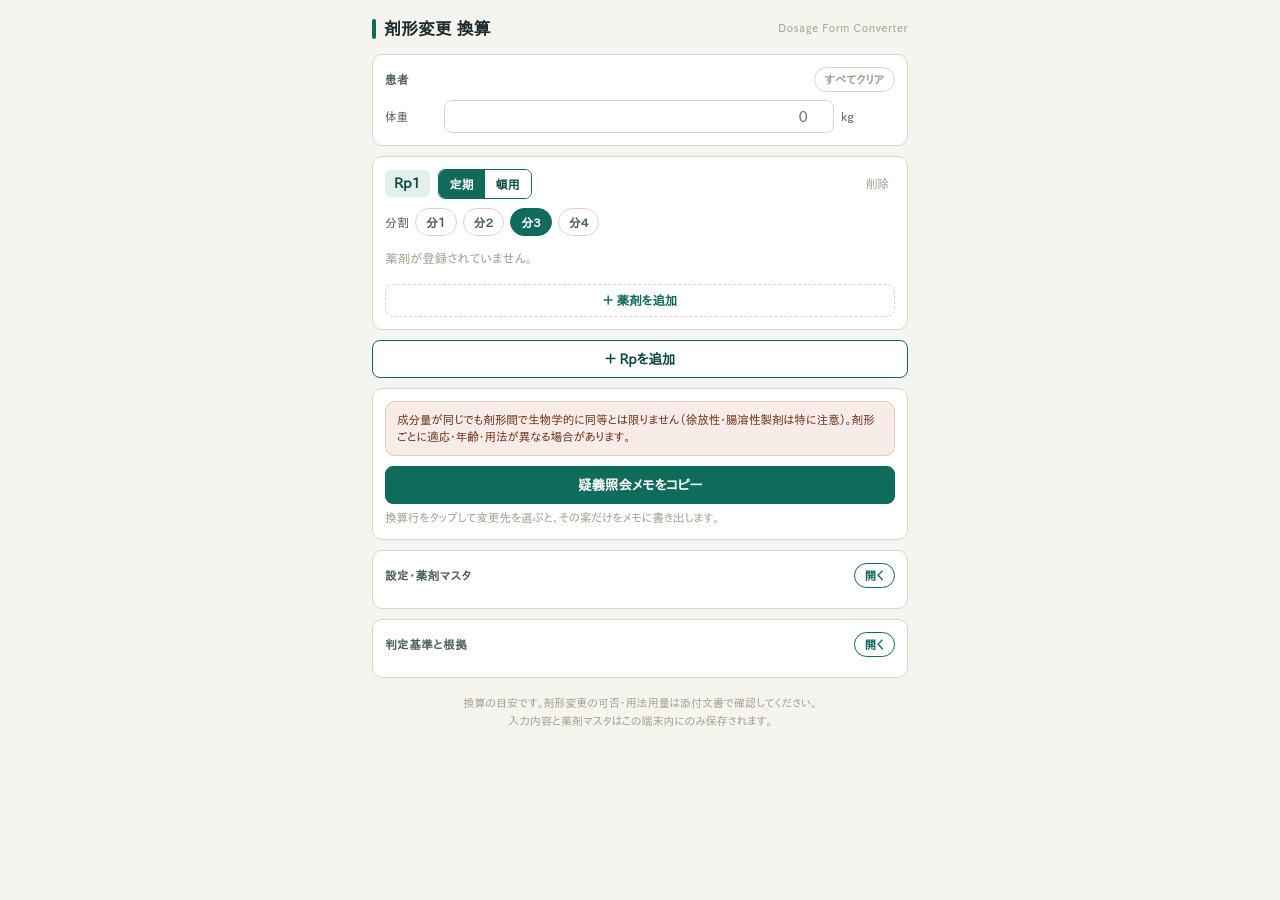
==== commit 5d9736d6: "Add files via upload" ====
--- a/dfconv/index.html
+++ b/dfconv/index.html
@@ -2,6 +2,9 @@
 <html lang="ja">
 <head>
 <meta charset="UTF-8">
+<!-- 読み込めるのは自分のサイトのファイルだけ。画面に紛れ込んだ文字列（タグ・属性）はスクリプトとして動かない -->
+<meta http-equiv="Content-Security-Policy" content="default-src 'none'; script-src 'self'; style-src 'self' 'unsafe-inline'; img-src 'self'; font-src 'self'; connect-src 'self'; manifest-src 'self'; worker-src 'self'; base-uri 'none'; form-action 'none'; object-src 'none'">
+<meta name="referrer" content="no-referrer">
 <meta name="viewport" content="width=device-width, initial-scale=1.0, maximum-scale=1, user-scalable=no">
 <meta name="theme-color" content="#0f6b5c">
 <link rel="manifest" href="manifest.json">
@@ -157,13 +160,27 @@
   .pred .btn{width:auto;padding:5px 10px;font-size:11.5px;margin-left:auto;}
   .grp-toggle{margin-top:8px;font-size:11.5px;font-weight:700;color:var(--accent);
               border:1px dashed var(--line);border-radius:7px;padding:7px 9px;cursor:pointer;text-align:center;}
-  .grp{margin-top:6px;border:1px solid var(--line);border-radius:7px;padding:8px 9px;background:#fbfaf6;}
-  .grp .ghead{font-size:11px;color:var(--mute);margin-bottom:5px;}
-  .grp .gdrug{font-size:11.5px;font-weight:700;color:var(--ink-soft);margin:7px 0 2px;}
+  .grp{margin-top:6px;border:1px solid var(--line);border-radius:7px;padding:8px;background:#fbfaf6;}
+  .grp .ghead{font-size:11px;color:var(--mute);margin-bottom:6px;line-height:1.45;}
+  .grp .gdrug{display:flex;align-items:baseline;gap:6px;background:var(--accent-soft);
+              border-radius:6px;padding:6px 8px;margin-top:8px;cursor:pointer;user-select:none;}
   .grp .gdrug:first-of-type{margin-top:0;}
-  .grp .grow{display:flex;align-items:baseline;gap:8px;padding:2px 0;}
-  .grp .grow .n{flex:1;min-width:0;font-size:11.5px;}
-  .grp .grow .v{font-family:var(--mono);font-size:13px;font-weight:700;white-space:nowrap;}
+  .grp .gdrug .car{font-size:9px;color:var(--accent);flex:none;width:8px;}
+  .grp .gdrug .gn{flex:1;min-width:0;font-size:12.5px;font-weight:700;color:var(--accent-deep);line-height:1.3;}
+  .grp .gdrug .gdose{font-family:var(--mono);font-size:10.5px;color:var(--ink-soft);white-space:nowrap;}
+  .grp .gdrug.off{background:#efece3;}
+  .grp .gdrug.off .gn,.grp .gdrug.off .car{color:var(--mute);}
+  .grp .gbody{padding:2px 2px 0 4px;}
+  .grp .fbadge{font-size:9.5px;font-weight:700;border-radius:4px;padding:1px 5px;
+               background:#e6e1d4;color:var(--ink-soft);flex:none;letter-spacing:.02em;}
+  .grp .fbadge.liquid{background:#dcebe5;color:var(--accent-deep);}
+  .grp .fbadge.powder{background:#eae4d2;color:#6b5f3e;}
+  .grp .grow{padding:5px 0;border-bottom:1px dotted var(--line);}
+  .grp .grow:last-child{border-bottom:none;}
+  .grp .grow .n{display:flex;align-items:baseline;gap:5px;font-size:11.5px;line-height:1.35;color:var(--ink);}
+  .grp .grow .r{display:flex;align-items:baseline;justify-content:space-between;gap:8px;margin-top:1px;}
+  .grp .grow .v{font-family:var(--mono);font-size:13.5px;font-weight:700;white-space:nowrap;}
+  .grp .grow .v .u{font-size:11px;font-weight:400;margin-left:1px;}
   .grp .grow .m{font-family:var(--mono);font-size:10.5px;color:var(--mute);white-space:nowrap;}
   .g-item{display:flex;align-items:center;gap:8px;padding:6px 0;border-bottom:1px solid var(--line);}
   .g-item .g-name{flex:1;font-size:13px;}
@@ -171,6 +188,13 @@
   .g-check{display:flex;align-items:center;gap:6px;font-size:12.5px;padding:4px 0;}
   .g-check input{width:auto;}
   footer{text-align:center;font-size:11px;color:var(--mute);margin-top:16px;line-height:1.6;}
+  .m-band{border:1px dashed var(--line);border-radius:8px;padding:2px 6px 4px;margin-top:5px;}
+  .m-fi{border-bottom:1px dotted var(--line);padding-bottom:2px;margin-bottom:6px;}
+  .m-age{display:flex;gap:5px;align-items:center;margin:-1px 0 3px;flex-wrap:wrap;}
+  .m-age input{width:60px;flex:none;}
+  .m-frow input[data-f="maxNote"]{flex:1;min-width:0;}
+  .basis p{font-size:12.5px;line-height:1.65;margin:0 0 8px;color:var(--ink);}
+  .basis p.note{color:var(--ink-soft);font-size:11.5px;}
 </style>
 </head>
 <body>
@@ -224,6 +248,15 @@
       <div id="mFormSlot"></div>
     </div>
     <div style="border-top:1px dashed var(--line);margin-top:11px;padding-top:11px;">
+      <span class="section-label">採用品</span>
+      <div class="m-sub">チェックした製剤だけを候補に出します。1つもチェックしなければ全製剤が候補になります。水剤MIX調製計算の候補にも反映されます。</div>
+      <input type="text" id="adSearch" placeholder="製剤名で検索してチェック" autocomplete="off">
+      <div id="adList"></div>
+      <div class="btn-row" style="margin-top:8px;">
+        <button class="btn ghost small" id="adClear" type="button">すべて解除</button>
+      </div>
+    </div>
+    <div style="border-top:1px dashed var(--line);margin-top:11px;padding-top:11px;">
       <span class="section-label">同薬効グループ</span>
       <div class="m-sub">同じ体重での標準量を並べて比較できるグループです。</div>
       <div id="groupList"></div>
@@ -242,8 +275,24 @@
       </div>
       <input type="file" id="mFile" accept=".json,application/json" style="display:none;">
       <div id="mImportSlot"></div>
-      <div class="hint">書き出したJSONを他の端末で読み込むとマスタが揃います。アプリと同じ場所に <b>defaults.json</b> として置いておくと、新しい端末は初回起動時に自動で取り込みます。</div>
-    </div>
+      <div class="hint">書き出したJSONを他の端末で読み込むとマスタが揃います。書き出したJSONを <b>drug-master.json</b> という名前で1つ上の階層（入口ページと同じ場所）に置くと、各端末は次に開いたときに自動で取り込みます（端末で編集・追加した成分と採用品の設定はそのまま残ります）。このマスタは水剤MIX調製計算・処方監査ドリルと共通です。</div>
+    </div>
+  </div>
+</div>
+
+<div class="card">
+  <div class="section-label-row">
+    <span class="section-label">判定基準と根拠</span>
+    <span class="toggle-link" id="basisToggle">開く</span>
+  </div>
+  <div class="panel basis" id="basisPanel">
+    <p><b>参考用量チェック</b>：体重あたりの量が、マスタに登録した参考用量の「下限×0.9〜上限×1.1」の範囲外なら赤バッジ（範囲から10%を超えて外れたもの）。用量に幅がある薬は範囲の両端で判定します。</p>
+    <p><b>10%の根拠</b>：小児の投与量エラーの研究で、推奨1日量の上限の110%以上、または下限の90%未満を投与量エラーと定義しているもの（Aseeri MA. The Impact of a Pediatric Antibiotic Standard Dosing Table on Dosing Errors. <i>J Pediatr Pharmacol Ther</i> 2013;18(3):220-226。定義の出典として McPhillips HA, et al. Potential medication dosing errors in outpatient pediatrics. <i>J Pediatr</i> 2005;147(6):761-767 を引用）。</p>
+    <p><b>参考</b>：救急外来の研究では10〜25%、病院前救護の研究では20%以上の差がエラーの定義に使われています（Hoyle JD Jr, et al. Medication Dosing Errors in Pediatric Patients Treated by Emergency Medical Services. <i>Prehosp Emerg Care</i> 2012;16(1):59-66）。</p>
+    <p><b>上限（成人量など）</b>：体重を入れたとき、1日量・1回量がマスタの上限（添付文書の成人の通常量。小児の上限が書かれている薬はその値）を少しでも超えたら赤バッジ（許容差なし）。体重あたりで計算すると上限を超える大きい子では、上限どおりの量を「上限どおり」と表示します。最高量（重症時など）が登録された薬は、最高量の1.1倍までは赤にしません。</p>
+    <p><b>剤形の対象年齢</b>：添付文書で対象年齢が決まっている製剤（例：アレグラ錠30mgは7歳以上）や、小児の用法がない成人用の製剤は、変更先の候補に注記します。</p>
+    <p><b>参考用量・年齢区分</b>：各薬剤の電子添文（PMDA）の用法及び用量から登録しています。剤形ごとに用量の記載が異なる薬は「年齢区分を使わない剤形」で区別しています。</p>
+    <p class="note">いずれも監査の補助です。最終判断は添付文書と処方医への確認によります。</p>
   </div>
 </div>
 
@@ -262,1030 +311,6 @@
 </div>
 <div class="toast" id="toast"></div>
 
-<script>
-'use strict';
-
-/* ========================================================================
-   薬剤マスタ
-   t : powder(散剤・細粒・DS) / liquid(水剤) / tablet(錠) / chew(チュアブル)
-       cap(カプセル) / sachet(分包品) / supp(坐剤)
-   s : 1単位あたりの成分量(mg)  powder=1g中 / liquid=1mL中 / 他=1個中
-   ======================================================================== */
-const DEFAULT_DRUGS = [
- {id:'carbo', name:'カルボシステイン', brand:'ムコダイン',
-  k:'かるぼしすていん むこだいん', r:'carbocisteine mucodyne',
-  dmin:30, dmax:30, dbasis:'day', maxDay:1500,
-  dnote:'小児 1回10mg/kg 1日3回（成人1500mg/日 分3）',
-  forms:[{n:'ムコダインDS50%',t:'powder',s:500},{n:'ムコダインシロップ5%',t:'liquid',s:50},
-         {n:'ムコダイン錠250mg',t:'tablet',s:250},{n:'ムコダイン錠500mg',t:'tablet',s:500}]},
-
- {id:'ambroxol', name:'アンブロキソール', brand:'ムコソルバン',
-  k:'あんぶろきそーる むこそるばん', r:'ambroxol mucosolvan',
-  dmin:0.9, dmax:0.9, dbasis:'day', maxDay:45,
-  dnote:'小児 0.9mg/kg/日 分3（成人45mg/日 分3）',
-  forms:[{n:'小児用ムコソルバンDS1.5%',t:'powder',s:15},{n:'小児用ムコソルバンシロップ0.3%',t:'liquid',s:3},
-         {n:'ムコソルバン内用液0.75%',t:'liquid',s:7.5,note:'成人用の規格'},
-         {n:'ムコソルバン錠15mg',t:'tablet',s:15},{n:'ムコソルバンL錠45mg',t:'tablet',s:45,sr:true}]},
-
- {id:'tipepidine', name:'チペピジン', brand:'アスベリン',
-  k:'ちぺぴじん あすべりん', r:'tipepidine asverin', dbasis:'day',
-  dnote:'1歳未満5〜20mg/日、1〜3歳10〜25mg/日、3〜6歳15〜40mg/日 分3',
-  forms:[{n:'アスベリン散10%',t:'powder',s:100},{n:'アスベリンDS2%',t:'powder',s:20},
-         {n:'アスベリンシロップ0.5%',t:'liquid',s:5},
-         {n:'アスベリン錠10mg',t:'tablet',s:10},{n:'アスベリン錠20mg',t:'tablet',s:20}]},
-
- {id:'acetaminophen', name:'アセトアミノフェン', brand:'カロナール',
-  k:'あせとあみのふぇん かろなーる あんひば', r:'acetaminophen calonal anhiba',
-  dmin:10, dmax:15, dbasis:'dose', maxDay:1500,
-  dnote:'小児 1回10〜15mg/kg、4〜6時間以上あける。1日60mg/kg以内かつ1500mg以内',
-  forms:[{n:'カロナール細粒20%',t:'powder',s:200},{n:'カロナール細粒50%',t:'powder',s:500},
-         {n:'カロナールシロップ2%',t:'liquid',s:20},
-         {n:'カロナール錠200mg',t:'tablet',s:200},{n:'カロナール錠300mg',t:'tablet',s:300},
-         {n:'カロナール錠500mg',t:'tablet',s:500},
-         {n:'アンヒバ坐剤小児用50mg',t:'supp',s:50},{n:'アンヒバ坐剤小児用100mg',t:'supp',s:100},
-         {n:'アンヒバ坐剤小児用200mg',t:'supp',s:200}]},
-
- {id:'clarithromycin', name:'クラリスロマイシン', brand:'クラリス', potency:true,
-  k:'くらりすろまいしん くらりす', r:'clarithromycin clarith',
-  dmin:10, dmax:15, dbasis:'day', maxDay:400,
-  dnote:'小児 10〜15mg(力価)/kg/日 分2〜3（成人400mg/日 分2）',
-  forms:[{n:'クラリスドライシロップ10%小児用',t:'powder',s:100},
-         {n:'クラリス錠50mg小児用',t:'tablet',s:50},{n:'クラリス錠200',t:'tablet',s:200}]},
-
- {id:'amoxicillin', name:'アモキシシリン', brand:'サワシリン／ワイドシリン', potency:true,
-  k:'あもきししりん さわしりん わいどしりん', r:'amoxicillin sawacillin widecillin',
-  dmin:20, dmax:40, dbasis:'day', maxDay:1000,
-  dnote:'小児 20〜40mg(力価)/kg/日 分3〜4（中耳炎等では高用量を用いることがある）',
-  forms:[{n:'ワイドシリン細粒20%',t:'powder',s:200},{n:'ワイドシリン細粒10%',t:'powder',s:100},
-         {n:'サワシリン細粒10%',t:'powder',s:100},
-         {n:'サワシリン錠250',t:'tablet',s:250},
-         {n:'サワシリンカプセル125',t:'cap',s:125},{n:'サワシリンカプセル250',t:'cap',s:250}]},
-
- {id:'cefditoren', name:'セフジトレンピボキシル', brand:'メイアクトMS', potency:true,
-  k:'せふじとれんぴぼきしる めいあくと', r:'cefditoren meiact',
-  dmin:9, dmax:9, dbasis:'day', maxDay:300,
-  dnote:'小児 9mg(力価)/kg/日 分3（重症時18mg/kg/日まで）',
-  forms:[{n:'メイアクトMS小児用細粒10%',t:'powder',s:100},{n:'メイアクトMS錠100mg',t:'tablet',s:100}]},
-
- {id:'cefcapene', name:'セフカペンピボキシル', brand:'フロモックス', potency:true,
-  k:'せふかぺんぴぼきしる ふろもっくす', r:'cefcapene flomox',
-  dmin:9, dmax:9, dbasis:'day', maxDay:300,
-  dnote:'小児 9mg(力価)/kg/日 分3（成人300mg/日 分3）',
-  forms:[{n:'フロモックス小児用細粒100mg',t:'powder',s:100},
-         {n:'フロモックス錠75mg',t:'tablet',s:75},{n:'フロモックス錠100mg',t:'tablet',s:100}]},
-
- {id:'fexofenadine', name:'フェキソフェナジン', brand:'アレグラ',
-  k:'ふぇきそふぇなじん あれぐら', r:'fexofenadine allegra', dbasis:'day',
-  dnote:'6か月〜2歳未満30mg/日、2〜7歳未満60mg/日、7〜12歳未満120mg/日（分2）',
-  forms:[{n:'アレグラドライシロップ5%',t:'powder',s:50},
-         {n:'アレグラ錠30mg',t:'tablet',s:30},{n:'アレグラ錠60mg',t:'tablet',s:60}]},
-
- {id:'levocetirizine', name:'レボセチリジン', brand:'ザイザル',
-  k:'れぼせちりじん ざいざる', r:'levocetirizine xyzal', dbasis:'day',
-  dnote:'6か月〜1歳未満1.25mg 分1、1〜7歳未満2.5mg 分2、7〜15歳未満5mg 分2',
-  forms:[{n:'ザイザルシロップ0.05%',t:'liquid',s:0.5},{n:'ザイザル錠5mg',t:'tablet',s:5}]},
-
- {id:'montelukast', name:'モンテルカスト', brand:'キプレス／シングレア',
-  k:'もんてるかすと きぷれす しんぐれあ', r:'montelukast kipres singulair', dbasis:'day',
-  dnote:'1〜6歳未満4mg 分1、6〜15歳未満5mg 分1、15歳以上10mg 分1（就寝前）',
-  forms:[{n:'キプレス細粒4mg',t:'sachet',s:4},{n:'キプレスチュアブル錠5mg',t:'chew',s:5},
-         {n:'キプレス錠5mg',t:'tablet',s:5},{n:'キプレス錠10mg',t:'tablet',s:10}]},
-
- {id:'pranlukast', name:'プランルカスト', brand:'オノン',
-  k:'ぷらんるかすと おのん', r:'pranlukast onon',
-  dmin:7, dmax:10, dbasis:'day', maxDay:450,
-  dnote:'小児 7mg/kg/日 分2（最大10mg/kg/日、450mg/日まで）',
-  forms:[{n:'オノンドライシロップ10%',t:'powder',s:100},{n:'オノンカプセル112.5mg',t:'cap',s:112.5}]},
-
- {id:'epinastine', name:'エピナスチン', brand:'アレジオン',
-  k:'えぴなすちん あれじおん', r:'epinastine alesion', dbasis:'day',
-  dnote:'3〜7歳未満0.25mg/kg/日 分1、7歳以上10〜20mg/日 分1',
-  forms:[{n:'アレジオンドライシロップ1%',t:'powder',s:10},
-         {n:'アレジオン錠10mg',t:'tablet',s:10},{n:'アレジオン錠20mg',t:'tablet',s:20}]},
-
- {id:'oseltamivir', name:'オセルタミビル', brand:'タミフル',
-  k:'おせるたみびる たみふる', r:'oseltamivir tamiflu',
-  dmin:2, dmax:2, dbasis:'dose', maxDay:150,
-  dnote:'小児 1回2mg/kg 1日2回 5日間（1回75mgを超えない）',
-  forms:[{n:'タミフルドライシロップ3%',t:'powder',s:30},{n:'タミフルカプセル75',t:'cap',s:75}]},
-
- {id:'tulobuterol', name:'ツロブテロール', brand:'ホクナリン',
-  k:'つろぶてろーる ほくなりん', r:'tulobuterol hokunalin', dbasis:'day',
-  dnote:'内服 小児 0.04mg/kg/日 分2〜3程度。貼付剤とは用法が異なる',
-  forms:[{n:'ホクナリンドライシロップ0.1%小児用',t:'powder',s:1},
-         {n:'ホクナリン錠1mg',t:'tablet',s:1},{n:'ホクナリン錠2mg',t:'tablet',s:2}]},
-
- {id:'valproate', name:'バルプロ酸ナトリウム', brand:'デパケン',
-  k:'ばるぷろさん でぱけん せれにか', r:'valproate depakene selenica',
-  dmin:15, dmax:30, dbasis:'day',
-  dnote:'15〜30mg/kg/日 分2〜3（徐放製剤は分1〜2）',
-  forms:[{n:'デパケン細粒20%',t:'powder',s:200},{n:'デパケン細粒40%',t:'powder',s:400},
-         {n:'デパケンシロップ5%',t:'liquid',s:50},
-         {n:'デパケン錠100mg',t:'tablet',s:100},{n:'デパケン錠200mg',t:'tablet',s:200},
-         {n:'デパケンR錠100mg',t:'tablet',s:100,sr:true},{n:'デパケンR錠200mg',t:'tablet',s:200,sr:true},
-         {n:'セレニカR顆粒40%',t:'powder',s:400,sr:true}]},
-
- {id:'prednisolone', name:'プレドニゾロン', brand:'プレドニン',
-  k:'ぷれどにぞろん ぷれどにん', r:'prednisolone predonine',
-  dmin:0.5, dmax:2, dbasis:'day',
-  dnote:'小児 0.5〜2mg/kg/日 分1〜4（疾患により異なる）',
-  forms:[{n:'プレドニゾロン散1%',t:'powder',s:10},{n:'プレドニゾロン錠5mg',t:'tablet',s:5},
-         {n:'プレドニン錠5mg',t:'tablet',s:5}]},
-
- {id:'magnesium', name:'酸化マグネシウム', brand:'マグミット',
-  k:'さんかまぐねしうむ まぐみっと かま', r:'magnesium oxide magmitt',
-  un:'g', uf:1000, dbasis:'day',
-  dnote:'便秘 小児は年齢別（2歳未満0.2〜0.5g/日、2〜5歳0.4〜0.75g/日、6〜11歳0.6〜1g/日 分3）',
-  forms:[{n:'酸化マグネシウム原末',t:'powder',s:1000},
-         {n:'マグミット錠200mg',t:'tablet',s:200},{n:'マグミット錠250mg',t:'tablet',s:250},
-         {n:'マグミット錠330mg',t:'tablet',s:330},{n:'マグミット錠500mg',t:'tablet',s:500}]}
-];
-
-const TYPE_INFO = {
-  powder:{unit:'g',   label:'散剤・細粒・DS', cont:true},
-  liquid:{unit:'mL',  label:'水剤',           cont:true},
-  tablet:{unit:'錠',  label:'錠剤',           cont:false},
-  chew:  {unit:'錠',  label:'チュアブル錠',   cont:false},
-  cap:   {unit:'Cap', label:'カプセル',       cont:false},
-  sachet:{unit:'包',  label:'分包品',         cont:false},
-  supp:  {unit:'個',  label:'坐剤',           cont:false}
-};
-
-const DEFAULT_GROUPS = [
-  {id:'g_abx',   name:'抗菌薬',       ids:['clarithromycin','amoxicillin','cefditoren','cefcapene']},
-  {id:'g_resp',  name:'去痰・鎮咳',   ids:['carbo','ambroxol','tipepidine']},
-  {id:'g_aller', name:'抗アレルギー', ids:['fexofenadine','levocetirizine','epinastine','montelukast','pranlukast']},
-  {id:'g_anti',  name:'解熱鎮痛',     ids:['acetaminophen']}
-];
-
-/* ================= 保存 ================= */
-const LS_M='dfconv.master.v3', LS_S='dfconv.state.v4', LS_G='dfconv.groups.v1';
-function lsGet(k){ try{return window.localStorage.getItem(k);}catch(e){return null;} }
-function lsSet(k,v){ try{window.localStorage.setItem(k,v);}catch(e){} }
-
-let MASTER_IS_BUILTIN=false;
-let DRUGS=(function(){
-  const raw=lsGet(LS_M);
-  if(raw){ try{const d=JSON.parse(raw); if(Array.isArray(d)&&d.length) return d;}catch(e){} }
-  MASTER_IS_BUILTIN=true;
-  return JSON.parse(JSON.stringify(DEFAULT_DRUGS));
-})();
-
-let GROUPS=(function(){
-  const raw=lsGet(LS_G);
-  if(raw){ try{const g=JSON.parse(raw); if(Array.isArray(g)) return g;}catch(e){} }
-  return JSON.parse(JSON.stringify(DEFAULT_GROUPS));
-})();
-function saveGroups(){ lsSet(LS_G, JSON.stringify(GROUPS)); }
-function groupOf(drugId){
-  return GROUPS.find(function(g){ return (g.ids||[]).indexOf(drugId)>=0; })||null;
-}
-
-function newRp(){ return {mode:'reg', times:3, items:[]}; }
-let st={ weight:'', stepTab:0.5, recent:[], rps:[newRp()] };
-(function(){
-  const raw=lsGet(LS_S); if(!raw) return;
-  try{ const s=JSON.parse(raw);
-    ['weight','stepTab','recent','rps'].forEach(function(k){ if(s[k]!==undefined) st[k]=s[k]; });
-    if(!Array.isArray(st.rps)||!st.rps.length) st.rps=[newRp()];
-  }catch(e){}
-})();
-function saveState(){ lsSet(LS_S, JSON.stringify(st)); }
-function saveMaster(){ lsSet(LS_M, JSON.stringify(DRUGS)); }
-
-/* ================= 小物 ================= */
-const $=function(id){return document.getElementById(id);};
-function fmt(n,dec){
-  if(n===null||n===undefined||!isFinite(n)) return '—';
-  if(dec===undefined) dec=2;
-  let s=Number(n).toFixed(dec);
-  if(s.indexOf('.')>=0) s=s.replace(/0+$/,'').replace(/\.$/,'');
-  return s;
-}
-function num(v){ const n=parseFloat(v); return isFinite(n)?n:null; }
-function getDrug(id){ return DRUGS.find(function(d){return d.id===id;})||null; }
-function uName(d){ return d.un||(d.potency?'mg(力価)':'mg'); }
-function uFactor(d){ return d.uf||1; }
-function unitOf(f){ return (TYPE_INFO[f.t]||TYPE_INFO.tablet).unit; }
-function isCont(f){ return !!(TYPE_INFO[f.t]||{}).cont; }
-function stepOf(f){ return (f.t==='tablet'||f.t==='chew')?st.stepTab:1; }
-function toast(m){
-  const t=$('toast'); t.textContent=m; t.classList.add('show');
-  clearTimeout(toast._t); toast._t=setTimeout(function(){t.classList.remove('show');},1600);
-}
-function norm(s){
-  return (s||'').toLowerCase()
-    .replace(/[\u30a1-\u30f6]/g,function(c){return String.fromCharCode(c.charCodeAt(0)-0x60);})
-    .replace(/[\s・ー－―‐]/g,'');
-}
-
-/* ================= 換算ロジック ================= */
-// mgBase … 定期=1日の成分量(mg) / 頓用=1回の成分量(mg)
-function planFor(f, mgBase, mode, times){
-  const unit=unitOf(f);
-  if(isCont(f)){
-    const v=mgBase/f.s;
-    return {f:f, unit:unit, val:v, perDose:(mode==='reg'?v/times:v), mg:mgBase, err:0, exact:true};
-  }
-  const step=stepOf(f);
-  let perDose, val;
-  if(mode==='reg'){
-    perDose=Math.round((mgBase/times/f.s)/step)*step;
-    val=perDose*times;
-  }else{
-    perDose=Math.round((mgBase/f.s)/step)*step;
-    val=perDose;
-  }
-  if(perDose<0) perDose=0;
-  const mg=val*f.s;
-  const err=mgBase>0?(mg-mgBase)/mgBase*100:0;
-  return {f:f, unit:unit, val:val, perDose:perDose, mg:mg,
-          err:err, exact:Math.abs(err)<0.05, step:step};
-}
-function bestTimes(f, mgPerDay, times){
-  const step=stepOf(f), out=[];
-  [1,2,3,4].forEach(function(t){
-    if(t===times) return;
-    const r=Math.round((mgPerDay/t/f.s)/step)*step;
-    if(r<=0) return;
-    out.push({t:t, perDose:r, err:Math.abs((r*t*f.s-mgPerDay)/mgPerDay*100), near:Math.abs(t-times)});
-  });
-  out.sort(function(a,b){ return Math.abs(a.err-b.err)>0.3?a.err-b.err:a.near-b.near; });
-  return out[0];
-}
-function notesFor(p){
-  const f=p.f, a=[];
-  if(f.sr) a.push('徐放性製剤。単純換算は不可');
-  if(f.note) a.push(f.note);
-  if((f.t==='tablet'||f.t==='chew')&&Math.abs(p.perDose%1)>1e-9) a.push('割線の有無と分割の可否を確認');
-  if(f.t==='cap') a.push('脱カプセルの可否を確認');
-  if(f.t==='chew') a.push('噛み砕いて服用');
-  if(f.t==='sachet') a.push('1包単位でのみ調節可');
-  if(f.t==='supp'){ a.push('内服と吸収・用法が異なる');
-    if(p.perDose>=2) a.push('1回'+fmt(p.perDose,0)+'個になります'); }
-  if(p.perDose<=0) a.push('1回量が最小単位に届きません');
-  return a;
-}
-function doseCheck(d, mgDay, mgDose, w){
-  if(!w||w<=0) return null;
-  if(d.maxDay&&mgDay!==null&&mgDay>d.maxDay*1.0001)
-    return {cls:'ng', text:'1日'+fmt(d.maxDay,1)+uName(d)+'超'};
-  if(d.dmin===undefined) return null;
-  let val,unit;
-  if(d.dbasis==='dose'){ val=mgDose/w; unit='mg/kg/回'; }
-  else{ if(mgDay===null) return null; val=mgDay/w; unit='mg/kg/日'; }
-  const range=(d.dmin===d.dmax)?fmt(d.dmin,2)+unit:fmt(d.dmin,2)+'〜'+fmt(d.dmax,2)+unit;
-  if(val<d.dmin*0.9) return {cls:'ng', text:'参考用量（'+range+'）未満'};
-  if(val>d.dmax*1.1) return {cls:'ng', text:'参考用量（'+range+'）超過'};
-  return {cls:'ok', text:'参考用量（'+range+'）内'};
-}
-
-/* ================= 予測体重 ================= */
-function doseMid(d){ return (d.dmin+((d.dmax!==undefined)?d.dmax:d.dmin))/2; }
-
-function weightEstimates(){
-  const out=[];
-  st.rps.forEach(function(rp){
-    rp.items.forEach(function(it){
-      const d=getDrug(it.drugId);
-      if(!d||!it.mg||it.mg<=0||d.dmin===undefined) return;
-      const times=rp.mode==='reg'?rp.times:1;
-      let base, unit;
-      if(d.dbasis==='dose'){ base=(rp.mode==='reg')?it.mg/times:it.mg; unit='mg/kg/回'; }
-      else{
-        if(rp.mode!=='reg') return;   // 頓用で1日量基準の用量は推定できない
-        base=it.mg; unit='mg/kg/日';
-      }
-      const a=base/d.dmin, b=base/((d.dmax!==undefined)?d.dmax:d.dmin);
-      out.push({name:d.name, lo:Math.min(a,b), hi:Math.max(a,b), unit:unit,
-                dose:(d.dmin===d.dmax?fmt(d.dmin,2):fmt(d.dmin,2)+'〜'+fmt(d.dmax,2))+unit});
-    });
-  });
-  return out;
-}
-function predictedWeight(){
-  const es=weightEstimates();
-  if(!es.length) return null;
-  let lo=-Infinity, hi=Infinity;
-  es.forEach(function(e){ lo=Math.max(lo,e.lo); hi=Math.min(hi,e.hi); });
-  const ok=(lo<=hi*1.0001);
-  const val=ok?((lo+hi)/2):(es.reduce(function(a,e){return a+(e.lo+e.hi)/2;},0)/es.length);
-  return {list:es, lo:lo, hi:hi, ok:ok, val:val};
-}
-function effectiveWeight(){
-  const w=num($('weight').value);
-  if(w&&w>0) return {w:w, src:'実体重'};
-  const p=predictedWeight();
-  if(p) return {w:Math.round(p.val*10)/10, src:'予測体重'};
-  return null;
-}
-function renderPred(){
-  const host=$('predWrap');
-  const p=predictedWeight();
-  if(!p){ host.innerHTML=''; return; }
-  const one=Math.abs(p.hi-p.lo)<0.05;
-  let h='<div class="pred"><div class="row2"><span>予測体重</span>';
-  if(p.ok){
-    h+='<span class="big">'+(one?fmt(p.lo,1):fmt(p.lo,1)+'〜'+fmt(p.hi,1))+' kg</span>';
-  }else{
-    h+='<span class="big">'+fmt(p.val,1)+' kg 前後</span>';
-  }
-  h+='<button class="btn small" type="button" id="predApply">体重に入れる</button></div>';
-  if(!p.ok) h+='<div class="det" style="color:var(--warn)">薬剤ごとに推定値が食い違っています</div>';
-  p.list.forEach(function(e){
-    h+='<div class="det">'+e.name+'　'+e.dose+' → '+
-       (Math.abs(e.hi-e.lo)<0.05?fmt(e.lo,1):fmt(e.lo,1)+'〜'+fmt(e.hi,1))+' kg</div>';
-  });
-  h+='<div class="det" style="color:var(--mute)">参考用量から逆算した目安です。</div></div>';
-  host.innerHTML=h;
-  const b=$('predApply');
-  if(b) b.addEventListener('click',function(){
-    $('weight').value=fmt(Math.round(p.val*10)/10,1);
-    st.weight=$('weight').value; saveState(); renderRps();
-  });
-}
-
-/* ================= 同薬効グループ ================= */
-function groupPanelHtml(rp, it, d){
-  const g=groupOf(it.drugId);
-  if(!g) return '';
-  let h='<div class="grp-toggle" data-grp="1">'+(it.grpOpen?'▲ ':'▼ ')+'同薬効グループ「'+g.name+'」の標準量</div>';
-  if(!it.grpOpen) return h;
-  const ew=effectiveWeight();
-  h+='<div class="grp">';
-  if(!ew){ h+='<div class="ghead">体重が分からないため計算できません</div></div>'; return h; }
-  const times=rp.mode==='reg'?rp.times:1;
-  h+='<div class="ghead">体重 '+fmt(ew.w,1)+'kg（'+ew.src+'）・'+
-     (rp.mode==='reg'?'分'+times+'／1日量':'1回量')+'で計算</div>';
-  (g.ids||[]).forEach(function(id){
-    const dd=getDrug(id); if(!dd) return;
-    h+='<div class="gdrug">'+dd.name+(dd.dmin!==undefined
-        ? '（'+(dd.dmin===dd.dmax?fmt(dd.dmin,2):fmt(dd.dmin,2)+'〜'+fmt(dd.dmax,2))+
-          (dd.dbasis==='dose'?'mg/kg/回':'mg/kg/日')+'）'
-        : '（参考用量が未設定）')+'</div>';
-    if(dd.dmin===undefined) return;
-    const mid=doseMid(dd);
-    let mgBase;
-    if(dd.dbasis==='dose') mgBase=(rp.mode==='reg')?mid*ew.w*times:mid*ew.w;
-    else mgBase=(rp.mode==='reg')?mid*ew.w:mid*ew.w/times;
-    const un=uName(dd), uf=uFactor(dd), per=rp.mode==='reg'?'／日':'／回';
-    dd.forms.forEach(function(f){
-      if(f.sr) return;
-      const pl=planFor(f, mgBase, rp.mode, times);
-      h+='<div class="grow"><div class="n">'+f.n+'</div>'+
-         '<div class="v">'+fmt(pl.val,2)+unitOf(f)+per+'</div>'+
-         '<div class="m">'+fmt(pl.mg/uf,3)+un+'</div></div>';
-    });
-  });
-  h+='</div>';
-  return h;
-}
-
-/* ================= Rp描画 ================= */
-function renderRps(){
-  const host=$('rpHost'); host.innerHTML='';
-  st.rps.forEach(function(rp, ri){
-    const card=document.createElement('div'); card.className='card';
-
-    const head=document.createElement('div'); head.className='rp-head';
-    const no=document.createElement('span'); no.className='rp-no'; no.textContent='Rp'+(ri+1);
-    head.appendChild(no);
-
-    const seg=document.createElement('div'); seg.className='seg-mini';
-    [{v:'reg',l:'定期'},{v:'prn',l:'頓用'}].forEach(function(o){
-      const b=document.createElement('div');
-      b.className=(rp.mode===o.v?'active':''); b.textContent=o.l;
-      b.addEventListener('click',function(){ rp.mode=o.v; saveState(); renderRps(); });
-      seg.appendChild(b);
-    });
-    head.appendChild(seg);
-
-    const del=document.createElement('span'); del.className='rp-del'; del.textContent='削除';
-    del.addEventListener('click',function(){
-      if(st.rps.length<=1){ st.rps[0]=newRp(); }
-      else st.rps.splice(ri,1);
-      saveState(); renderRps();
-    });
-    head.appendChild(del);
-    card.appendChild(head);
-
-    if(rp.mode==='reg'){
-      const tr=document.createElement('div'); tr.className='rp-times';
-      const lb=document.createElement('span'); lb.className='lb'; lb.textContent='分割';
-      tr.appendChild(lb);
-      [1,2,3,4].forEach(function(t){
-        const c=document.createElement('div');
-        c.className='chip tiny'+(rp.times===t?' active':'');
-        c.textContent='分'+t;
-        c.addEventListener('click',function(){ rp.times=t; saveState(); renderRps(); });
-        tr.appendChild(c);
-      });
-      card.appendChild(tr);
-    }
-
-    const itemsHost=document.createElement('div');
-    if(!rp.items.length){
-      const e=document.createElement('div'); e.className='empty';
-      e.textContent='薬剤が登録されていません。';
-      itemsHost.appendChild(e);
-    }
-    rp.items.forEach(function(it, ii){ itemsHost.appendChild(buildItem(rp, ri, it, ii)); });
-    card.appendChild(itemsHost);
-
-    const add=document.createElement('button'); add.type='button'; add.className='add-item';
-    add.textContent='＋ 薬剤を追加';
-    add.addEventListener('click',function(){
-      openPicker(function(id){
-        rp.items.push({drugId:id, formIdx:0, mg:null, src:'prod', target:null});
-        saveState(); renderRps();
-      });
-    });
-    card.appendChild(add);
-    host.appendChild(card);
-  });
-  renderPred();
-}
-
-function buildItem(rp, ri, it, ii){
-  const box=document.createElement('div'); box.className='item';
-  const d=getDrug(it.drugId);
-  if(!d){
-    box.innerHTML='<div class="empty">この薬剤はマスタにありません</div>';
-    return box;
-  }
-  const head=document.createElement('div'); head.className='item-head';
-  const btn=document.createElement('div'); btn.className='drug-btn';
-  btn.textContent=d.brand?d.name+'（'+d.brand.split('／')[0]+'）':d.name;
-  btn.addEventListener('click',function(){
-    openPicker(function(id){ it.drugId=id; it.formIdx=0; it.mg=null; it.target=null;
-      saveState(); renderRps(); });
-  });
-  const x=document.createElement('span'); x.className='item-x'; x.textContent='×';
-  x.addEventListener('click',function(){ rp.items.splice(ii,1); saveState(); renderRps(); });
-  head.appendChild(btn); head.appendChild(x);
-  box.appendChild(head);
-
-  const sel=document.createElement('select'); sel.className='form-sel';
-  d.forms.forEach(function(f,i){
-    const o=document.createElement('option'); o.value=i; o.textContent=f.n;
-    sel.appendChild(o);
-  });
-  sel.value=String(Math.min(it.formIdx, d.forms.length-1));
-  sel.addEventListener('change',function(){ it.formIdx=parseInt(sel.value,10); saveState(); refresh(); });
-  box.appendChild(sel);
-
-  const per=rp.mode==='reg'?'1日量':'1回量';
-  const rowP=document.createElement('div'); rowP.className='amt';
-  rowP.innerHTML='<div class="lb">製剤量<br>'+per+'</div>'+
-    '<input type="number" class="num" inputmode="decimal" step="0.01" min="0" placeholder="0">'+
-    '<div class="u"></div>';
-  const rowI=document.createElement('div'); rowI.className='amt';
-  rowI.innerHTML='<div class="lb">成分量<br>'+per+'</div>'+
-    '<input type="number" class="num" inputmode="decimal" step="0.01" min="0" placeholder="0">'+
-    '<div class="u"></div>';
-  box.appendChild(rowP); box.appendChild(rowI);
-
-  const inP=rowP.querySelector('input'), inI=rowI.querySelector('input');
-  inP.addEventListener('input',function(){
-    const f=d.forms[it.formIdx], v=num(inP.value);
-    it.mg=(v===null||v<=0)?null:v*f.s; it.src='prod'; saveState(); refresh('prod');
-  });
-  inI.addEventListener('input',function(){
-    const v=num(inI.value);
-    it.mg=(v===null||v<=0)?null:v*uFactor(d); it.src='ing'; saveState(); refresh('ing');
-  });
-
-  const res=document.createElement('div');
-  box.appendChild(res);
-
-  function refresh(keep){
-    const f=d.forms[Math.min(it.formIdx,d.forms.length-1)];
-    rowP.querySelector('.u').textContent=unitOf(f);
-    rowI.querySelector('.u').textContent=uName(d);
-    if(keep!=='prod') inP.value=(it.mg===null)?'':fmt(it.mg/f.s,3);
-    if(keep!=='ing')  inI.value=(it.mg===null)?'':fmt(it.mg/uFactor(d),3);
-    rowP.classList.toggle('src', it.src==='prod'); rowP.classList.toggle('derived', it.src!=='prod');
-    rowI.classList.toggle('src', it.src==='ing');  rowI.classList.toggle('derived', it.src!=='ing');
-    res.innerHTML=itemResultHtml(rp, it, d);
-    res.querySelectorAll('.crow').forEach(function(el){
-      el.addEventListener('click',function(){
-        const gi=parseInt(el.dataset.i,10);
-        it.target=(it.target===gi)?null:gi;
-        saveState(); refresh();
-      });
-    });
-    const gt=res.querySelector('[data-grp]');
-    if(gt) gt.addEventListener('click',function(){ it.grpOpen=!it.grpOpen; saveState(); refresh(); });
-    renderPred();
-  }
-  refresh();
-  return box;
-}
-
-function itemResultHtml(rp, it, d){
-  if(it.mg===null||it.mg<=0) return '';
-  const times=rp.mode==='reg'?rp.times:1;
-  const mgDay=rp.mode==='reg'?it.mg:null;
-  const mgDose=rp.mode==='reg'?it.mg/times:it.mg;
-  const w=num($('weight').value);
-  const un=uName(d), uf=uFactor(d);
-  const per=rp.mode==='reg'?'／日':'／回';
-
-  let h='<div class="sum">';
-  if(mgDay!==null) h+=fmt(mgDay/uf,3)+' '+un+'／日（1回 '+fmt(mgDose/uf,3)+' '+un+'）';
-  else h+=fmt(mgDose/uf,3)+' '+un+'／回';
-  if(w) h+=' ・'+fmt((rp.mode==='reg'?mgDay:mgDose)/w,2)+' mg/kg'+(rp.mode==='reg'?'／日':'／回');
-  const chk=doseCheck(d,mgDay,mgDose,w);
-  if(chk) h+='<span class="badge '+chk.cls+'">'+chk.text+'</span>';
-  h+='</div>';
-
-  h+='<div class="conv"><div class="conv-lb">同じ成分量になる他剤形（タップで変更先に指定）</div>';
-  d.forms.forEach(function(g,i){
-    if(i===it.formIdx) return;
-    const p=planFor(g,it.mg,rp.mode,times);
-    h+='<div class="crow'+(it.target===i?' sel':'')+'" data-i="'+i+'">';
-    h+='<div class="nm">'+g.n;
-    const nt=notesFor(p);
-    if(nt.length) h+='<span class="note">'+nt.join('／')+'</span>';
-    if(!p.exact&&Math.abs(p.err)>=10&&rp.mode==='reg'){
-      const b=bestTimes(g,it.mg,times);
-      if(b&&b.err<Math.abs(p.err)-1)
-        h+='<span class="tip">分'+b.t+'なら1回 '+fmt(b.perDose,2)+p.unit+'（'+fmt(b.err,1)+'%）</span>';
-    }
-    h+='</div>';
-    h+='<div class="val">'+fmt(p.val,2)+'<span class="u">'+p.unit+per+'</span>'+
-       (rp.mode==='reg'&&times>1?'<span class="per">1回 '+fmt(p.perDose,2)+p.unit+'</span>':'')+'</div>';
-    h+='<div class="mk'+(p.exact?' eq':(Math.abs(p.err)>=10?' warn':''))+'">'+
-       (p.exact?'等量':((p.err>=0?'+':'')+fmt(p.err,1)+'%<br>'+fmt(p.mg/uf,3)+un))+'</div>';
-    h+='</div>';
-  });
-  h+='</div>';
-  h+=groupPanelHtml(rp, it, d);
-  return h;
-}
-
-/* ================= 薬剤ピッカー ================= */
-let pickCb=null;
-function openPicker(cb){
-  pickCb=cb; $('pq').value=''; $('sheet').classList.add('open');
-  renderPickList();
-  setTimeout(function(){ try{$('pq').focus();}catch(e){} },50);
-}
-function closePicker(){ $('sheet').classList.remove('open'); pickCb=null; }
-function renderPickList(){
-  const q=norm($('pq').value), host=$('pChips'), hint=$('pHint');
-  host.innerHTML='';
-  let list, mode;
-  if(q){
-    list=DRUGS.filter(function(d){
-      return norm(d.name+' '+(d.brand||'')+' '+(d.k||'')+' '+(d.r||'')).indexOf(q)>=0; });
-    mode='search';
-  }else if(pickAll){ list=DRUGS.slice(); mode='all'; }
-  else{
-    list=st.recent.map(function(id){return getDrug(id);}).filter(Boolean).slice(0,10);
-    mode='recent';
-  }
-  if(!list.length) host.innerHTML='<span class="empty">該当なし</span>';
-  list.slice(0,60).forEach(function(d){
-    const el=document.createElement('div'); el.className='chip sub';
-    el.textContent=d.brand?d.name+'（'+d.brand.split('／')[0]+'）':d.name;
-    el.addEventListener('click',function(){
-      st.recent=[d.id].concat(st.recent.filter(function(x){return x!==d.id;})).slice(0,12);
-      const cb=pickCb; closePicker(); pickAll=false;
-      if(cb) cb(d.id);
-    });
-    host.appendChild(el);
-  });
-  if(mode!=='all'){
-    const m=document.createElement('div'); m.className='chip sub more';
-    m.textContent='すべて '+DRUGS.length+'件';
-    m.addEventListener('click',function(){ pickAll=true; $('pq').value=''; renderPickList(); });
-    host.appendChild(m);
-  }
-  hint.textContent = q?(list.length+'件')
-    :(mode==='all'?'全件表示中':(st.recent.length?'最近使った薬剤':'検索するか「すべて」から選択'));
-}
-let pickAll=false;
-
-/* ================= メモ ================= */
-function buildMemo(){
-  const w=num($('weight').value);
-  const L=[];
-  L.push('【剤形変更のご相談】'+(w?'体重 '+fmt(w,2)+'kg':''));
-  let any=false;
-  st.rps.forEach(function(rp,ri){
-    const lines=[];
-    rp.items.forEach(function(it){
-      const d=getDrug(it.drugId); if(!d||it.mg===null||it.mg<=0) return;
-      const times=rp.mode==='reg'?rp.times:1;
-      const f=d.forms[Math.min(it.formIdx,d.forms.length-1)];
-      const per=rp.mode==='reg'?'／日':'／回';
-      const un=uName(d), uf=uFactor(d);
-      const p0=planFor(f,it.mg,rp.mode,times);
-      lines.push('・'+f.n+' '+fmt(p0.val,3)+unitOf(f)+per+
-        (rp.mode==='reg'?' 分'+times:'')+'（'+d.name+'として '+fmt(it.mg/uf,3)+un+per+'）');
-      const idxs = (it.target!==null&&it.target!==undefined)
-        ? [it.target]
-        : d.forms.map(function(_,i){return i;}).filter(function(i){return i!==it.formIdx;});
-      idxs.forEach(function(i){
-        const g=d.forms[i]; if(!g) return;
-        const p=planFor(g,it.mg,rp.mode,times);
-        lines.push('　→ '+g.n+' '+fmt(p.val,2)+p.unit+per+
-          (rp.mode==='reg'&&times>1?'（1回 '+fmt(p.perDose,2)+p.unit+'）':'')+
-          (p.exact?'　※成分量は等量':'　※'+fmt(p.mg/uf,3)+un+per+'（'+(p.err>=0?'+':'')+fmt(p.err,1)+'%）')+
-          (g.sr?'　※徐放性のため単純換算不可':''));
-      });
-    });
-    if(lines.length){
-      any=true;
-      L.push('');
-      L.push('Rp'+(ri+1)+'（'+(rp.mode==='reg'?'定期・分'+rp.times:'頓用')+'）');
-      lines.forEach(function(x){L.push(x);});
-    }
-  });
-  return any?L.join('\n'):'';
-}
-function copyMemo(){
-  const text=buildMemo();
-  if(!text){ toast('入力された処方がありません'); return; }
-  const ok=function(){toast('コピーしました');};
-  if(navigator.clipboard&&navigator.clipboard.writeText)
-    navigator.clipboard.writeText(text).then(ok,function(){fb(text,ok);});
-  else fb(text,ok);
-  function fb(t,cb){
-    const ta=document.createElement('textarea');
-    ta.value=t; ta.style.position='fixed'; ta.style.opacity='0';
-    document.body.appendChild(ta); ta.select();
-    try{document.execCommand('copy');cb();}catch(e){toast('コピーできませんでした');}
-    document.body.removeChild(ta);
-  }
-}
-
-/* ================= マスタ編集 ================= */
-function renderMasterList(){
-  const host=$('masterList'); host.innerHTML='';
-  DRUGS.forEach(function(d,i){
-    const row=document.createElement('div'); row.className='m-item';
-    const nm=document.createElement('div'); nm.className='m-name';
-    nm.innerHTML='<strong>'+d.name+'</strong><span>'+d.forms.length+'剤形'+(d.brand?'／'+d.brand:'')+'</span>';
-    const ed=document.createElement('div'); ed.className='m-act'; ed.textContent='編集';
-    ed.addEventListener('click',function(){openDrugForm(i);});
-    const dl=document.createElement('div'); dl.className='m-act del'; dl.textContent='削除';
-    dl.addEventListener('click',function(){
-      if(DRUGS.length<=1){toast('最後の1件は削除できません');return;}
-      if(!window.confirm(d.name+' を削除しますか？'))return;
-      DRUGS.splice(i,1); saveMaster(); renderMasterList(); renderRps();
-    });
-    row.appendChild(nm);row.appendChild(ed);row.appendChild(dl);host.appendChild(row);
-  });
-}
-function openDrugForm(index){
-  const src = index===-1
-    ? {id:'d'+Date.now(),name:'',brand:'',k:'',r:'',dbasis:'day',dnote:'',forms:[{n:'',t:'powder',s:''}]}
-    : JSON.parse(JSON.stringify(DRUGS[index]));
-  const slot=$('mFormSlot'); slot.innerHTML='';
-  const box=document.createElement('div'); box.className='m-form';
-  box.innerHTML=
-    '<div class="fl">一般名（必須）</div><input type="text" data-f="name">'+
-    '<div class="fl">先発名</div><input type="text" data-f="brand">'+
-    '<div class="fl">検索用のよみ／ローマ字</div><input type="text" data-f="k" placeholder="ひらがな">'+
-    '<input type="text" data-f="r" placeholder="romaji" style="margin-top:5px;">'+
-    '<div class="fl">成分量の単位</div>'+
-    '<div class="m-sub">計算結果の「成分量」をどの単位で表示するかです。</div>'+
-    '<div class="m-frow"><select data-f="un">'+
-      '<option value="mg">mg</option><option value="mg(力価)">mg(力価)</option>'+
-      '<option value="g">g</option><option value="μg">μg</option></select></div>'+
-    '<div class="fl">参考用量メモ</div><input type="text" data-f="dnote">'+
-    '<div class="fl">用量チェック・体重予測に使う数値（任意）</div>'+
-    '<div class="m-sub">入れておくと、処方が参考用量の範囲内かを自動判定し、処方量からの体重予測にも使われます。</div>'+
-    '<div class="m-frow"><span class="mlb">基準</span>'+
-      '<select data-f="dbasis"><option value="day">1日量（mg/kg/日）</option>'+
-      '<option value="dose">1回量（mg/kg/回）</option></select></div>'+
-    '<div class="m-frow"><span class="mlb">下限</span>'+
-      '<input type="number" class="num" data-f="dmin" placeholder="例 20" step="0.01">'+
-      '<span class="mlb">上限</span>'+
-      '<input type="number" class="num" data-f="dmax" placeholder="例 40" step="0.01">'+
-      '<span class="mlb">mg/kg</span></div>'+
-    '<div class="m-frow"><span class="mlb">1日最大量</span>'+
-      '<input type="number" class="num" data-f="maxDay" placeholder="例 1000" step="0.1">'+
-      '<span class="mlb">mg</span></div>'+
-    '<div class="fl">剤形と含量</div>'+
-    '<div class="m-sub">含量は1g・1mL・1錠あたりの成分量（mg）で入力します。</div><div id="mFormsHost"></div>'+
-    '<button class="btn ghost small" id="mAddForm" type="button" style="margin-top:4px;">＋ 剤形を追加</button>'+
-    '<div class="btn-row" style="margin-top:10px;">'+
-      '<button class="btn" id="mSave" type="button">保存</button>'+
-      '<button class="btn ghost" id="mCancel" type="button">キャンセル</button></div>';
-  slot.appendChild(box);
-  const set=function(k,v){const el=box.querySelector('[data-f="'+k+'"]');if(el)el.value=(v===undefined||v===null)?'':v;};
-  set('name',src.name);set('brand',src.brand);set('k',src.k);set('r',src.r);
-  set('dnote',src.dnote);set('dmin',src.dmin);set('dmax',src.dmax);set('maxDay',src.maxDay);
-  box.querySelector('[data-f="dbasis"]').value=src.dbasis||'day';
-  box.querySelector('[data-f="un"]').value=src.un||(src.potency?'mg(力価)':'mg');
-  const fh=box.querySelector('#mFormsHost');
-  function addRow(f){
-    const r=document.createElement('div'); r.className='m-frow';
-    r.innerHTML='<input type="text" data-k="n" placeholder="製剤名">'+
-      '<select data-k="t">'+Object.keys(TYPE_INFO).map(function(k){
-        return '<option value="'+k+'">'+TYPE_INFO[k].label+'</option>';}).join('')+'</select>'+
-      '<input type="number" class="num" data-k="s" placeholder="含量" step="0.01">'+
-      '<span class="u"></span><span class="x">×</span>';
-    r.querySelector('[data-k="n"]').value=f.n||'';
-    r.querySelector('[data-k="t"]').value=f.t||'powder';
-    r.querySelector('[data-k="s"]').value=(f.s!==undefined?f.s:'');
-    r.dataset.sr=f.sr?'1':''; r.dataset.note=f.note||'';
-    const u=r.querySelector('.u');
-    const upd=function(){
-      const t=r.querySelector('[data-k="t"]').value;
-      const mg=(box.querySelector('[data-f="un"]').value==='mg(力価)')?'mg力価':'mg';
-      u.textContent=mg+'/'+(TYPE_INFO[t]?TYPE_INFO[t].unit:'');
-    };
-    upd();
-    r.querySelector('[data-k="t"]').addEventListener('change',upd);
-    box.querySelector('[data-f="un"]').addEventListener('change',upd);
-    r.querySelector('.x').addEventListener('click',function(){r.remove();});
-    fh.appendChild(r);
-  }
-  (src.forms||[]).forEach(addRow);
-  box.querySelector('#mAddForm').addEventListener('click',function(){addRow({n:'',t:'powder',s:''});});
-  box.querySelector('#mCancel').addEventListener('click',function(){slot.innerHTML='';});
-  box.querySelector('#mSave').addEventListener('click',function(){
-    const g=function(k){const el=box.querySelector('[data-f="'+k+'"]');return el?el.value.trim():'';};
-    const name=g('name'); if(!name){toast('成分名を入力してください');return;}
-    const forms=[];
-    fh.querySelectorAll('.m-frow').forEach(function(r){
-      const n=r.querySelector('[data-k="n"]').value.trim();
-      const s=num(r.querySelector('[data-k="s"]').value);
-      if(!n||s===null||s<=0) return;
-      const o={n:n,t:r.querySelector('[data-k="t"]').value,s:s};
-      if(r.dataset.sr)o.sr=true; if(r.dataset.note)o.note=r.dataset.note;
-      forms.push(o);
-    });
-    if(!forms.length){toast('剤形を1つ以上入力してください');return;}
-    const un=g('un');
-    const o={id:src.id,name:name,brand:g('brand'),k:g('k'),r:g('r'),
-             dnote:g('dnote'),dbasis:g('dbasis'),forms:forms};
-    if(un==='mg(力価)') o.potency=true;
-    if(un==='g'){o.un='g';o.uf=1000;}
-    if(un==='μg'){o.un='μg';o.uf=0.001;}
-    const a=num(g('dmin')),b=num(g('dmax')),m=num(g('maxDay'));
-    if(a!==null){o.dmin=a;o.dmax=(b!==null?b:a);}
-    if(m!==null)o.maxDay=m;
-    if(index===-1)DRUGS.push(o); else DRUGS[index]=o;
-    saveMaster();slot.innerHTML='';renderMasterList();renderGroupList();renderRps();toast('保存しました');
-  });
-}
-
-/* ================= グループ編集 ================= */
-function renderGroupList(){
-  const host=$('groupList'); host.innerHTML='';
-  if(!GROUPS.length){ host.innerHTML='<div class="empty">グループがありません</div>'; return; }
-  GROUPS.forEach(function(g,i){
-    const row=document.createElement('div'); row.className='g-item';
-    const nm=document.createElement('div'); nm.className='g-name';
-    const names=(g.ids||[]).map(function(id){const d=getDrug(id);return d?d.name:null;}).filter(Boolean);
-    nm.innerHTML='<strong>'+g.name+'</strong><span>'+(names.length?names.join('／'):'未設定')+'</span>';
-    const ed=document.createElement('div'); ed.className='m-act'; ed.textContent='編集';
-    ed.addEventListener('click',function(){openGroupForm(i);});
-    const dl=document.createElement('div'); dl.className='m-act del'; dl.textContent='削除';
-    dl.addEventListener('click',function(){
-      if(!window.confirm(g.name+' を削除しますか？'))return;
-      GROUPS.splice(i,1); saveGroups(); renderGroupList(); renderRps();
-    });
-    row.appendChild(nm);row.appendChild(ed);row.appendChild(dl);host.appendChild(row);
-  });
-}
-function openGroupForm(index){
-  const src = index===-1 ? {id:'g'+Date.now(), name:'', ids:[]}
-                         : JSON.parse(JSON.stringify(GROUPS[index]));
-  const slot=$('gFormSlot'); slot.innerHTML='';
-  const box=document.createElement('div'); box.className='m-form';
-  box.innerHTML='<div class="fl">グループ名（必須）</div><input type="text" id="gName">'+
-    '<div class="fl">含める薬剤</div><div id="gChecks"></div>'+
-    '<div class="btn-row" style="margin-top:10px;">'+
-      '<button class="btn" id="gSave" type="button">保存</button>'+
-      '<button class="btn ghost" id="gCancel" type="button">キャンセル</button></div>';
-  slot.appendChild(box);
-  box.querySelector('#gName').value=src.name||'';
-  const ch=box.querySelector('#gChecks');
-  DRUGS.forEach(function(d){
-    const l=document.createElement('label'); l.className='g-check';
-    const i=document.createElement('input'); i.type='checkbox'; i.value=d.id;
-    i.checked=(src.ids||[]).indexOf(d.id)>=0;
-    l.appendChild(i);
-    const sp=document.createElement('span'); sp.textContent=d.name+(d.brand?'（'+d.brand.split('／')[0]+'）':'');
-    l.appendChild(sp); ch.appendChild(l);
-  });
-  box.querySelector('#gCancel').addEventListener('click',function(){slot.innerHTML='';});
-  box.querySelector('#gSave').addEventListener('click',function(){
-    const name=box.querySelector('#gName').value.trim();
-    if(!name){toast('グループ名を入力してください');return;}
-    const ids=[];
-    ch.querySelectorAll('input:checked').forEach(function(i){ids.push(i.value);});
-    const o={id:src.id, name:name, ids:ids};
-    if(index===-1) GROUPS.push(o); else GROUPS[index]=o;
-    saveGroups(); slot.innerHTML=''; renderGroupList(); renderRps(); toast('保存しました');
-  });
-}
-
-/* ================= マスタの書き出し・読み込み ================= */
-function validDrugs(arr){
-  if(!Array.isArray(arr)) return null;
-  const out=[];
-  arr.forEach(function(d){
-    if(!d||typeof d.name!=='string'||!d.name.trim()) return;
-    if(!Array.isArray(d.forms)) return;
-    const forms=[];
-    d.forms.forEach(function(f){
-      if(!f||typeof f.n!=='string'||!f.n.trim()) return;
-      const s=parseFloat(f.s);
-      if(!isFinite(s)||s<=0) return;
-      const o={n:f.n, t:(TYPE_INFO[f.t]?f.t:'powder'), s:s};
-      if(f.sr) o.sr=true;
-      if(f.note) o.note=String(f.note);
-      forms.push(o);
-    });
-    if(!forms.length) return;
-    const o={id:String(d.id||('d'+Math.random().toString(36).slice(2))), name:d.name, forms:forms};
-    ['brand','k','r','dnote','un'].forEach(function(k){ if(d[k]) o[k]=String(d[k]); });
-    ['dmin','dmax','maxDay','uf'].forEach(function(k){
-      const v=parseFloat(d[k]); if(isFinite(v)) o[k]=v; });
-    if(d.potency) o.potency=true;
-    o.dbasis=(d.dbasis==='dose')?'dose':'day';
-    out.push(o);
-  });
-  return out.length?out:null;
-}
-
-function exportMaster(){
-  const now=new Date();
-  const pad=function(n){return ('0'+n).slice(-2);};
-  const stamp=now.getFullYear()+pad(now.getMonth()+1)+pad(now.getDate());
-  const data={app:'dfconv', version:1, exportedAt:now.toISOString(), drugs:DRUGS, groups:GROUPS};
-  const blob=new Blob([JSON.stringify(data,null,2)],{type:'application/json'});
-  const url=URL.createObjectURL(blob);
-  const a=document.createElement('a');
-  a.href=url; a.download='剤形変更換算_薬剤マスタ_'+stamp+'.json';
-  document.body.appendChild(a); a.click(); document.body.removeChild(a);
-  setTimeout(function(){URL.revokeObjectURL(url);},1000);
-  toast('書き出しました');
-}
-
-function pickDrugs(obj){
-  if(Array.isArray(obj)) return validDrugs(obj);
-  if(obj&&Array.isArray(obj.drugs)) return validDrugs(obj.drugs);
-  return null;
-}
-
-function validGroups(arr){
-  if(!Array.isArray(arr)) return null;
-  const out=[];
-  arr.forEach(function(g){
-    if(!g||typeof g.name!=='string'||!g.name.trim()) return;
-    out.push({id:String(g.id||('g'+Math.random().toString(36).slice(2))),
-              name:g.name, ids:Array.isArray(g.ids)?g.ids.map(String):[]});
-  });
-  return out.length?out:null;
-}
-function showImportChoice(list, label, groups){
-  const slot=$('mImportSlot'); slot.innerHTML='';
-  const box=document.createElement('div'); box.className='m-form';
-  const dup=list.filter(function(d){
-    return DRUGS.some(function(x){ return x.id===d.id||x.name===d.name; }); }).length;
-  box.innerHTML='<div class="fl">'+label+'：'+list.length+'成分'+
-    (dup?'（うち'+dup+'件は現在のマスタと重複）':'')+'</div>'+
-    '<div class="hint" style="margin-bottom:8px;">「置き換える」は現在のマスタを全部消して入れ替えます。'+
-    '「追加のみ」は重複しないものだけを足します。</div>'+
-    '<div class="btn-row">'+
-      '<button class="btn small" data-a="rep" type="button">置き換える</button>'+
-      '<button class="btn ghost small" data-a="add" type="button">追加のみ</button>'+
-      '<button class="btn ghost small" data-a="no" type="button">やめる</button>'+
-    '</div>';
-  slot.appendChild(box);
-  box.querySelectorAll('button').forEach(function(b){
-    b.addEventListener('click',function(){
-      const a=b.dataset.a;
-      if(a==='rep'){ DRUGS=list; if(groups){GROUPS=groups; saveGroups();} toast('置き換えました'); }
-      else if(a==='add'){
-        let n=0;
-        list.forEach(function(d){
-          if(DRUGS.some(function(x){ return x.id===d.id||x.name===d.name; })) return;
-          DRUGS.push(d); n++;
-        });
-        if(groups){
-          groups.forEach(function(g){
-            if(GROUPS.some(function(x){return x.id===g.id||x.name===g.name;})) return;
-            GROUPS.push(g);
-          });
-          saveGroups();
-        }
-        toast(n?n+'成分を追加しました':'追加するものがありませんでした');
-      }
-      slot.innerHTML='';
-      if(a!=='no'){ MASTER_IS_BUILTIN=false; saveMaster(); renderMasterList(); renderGroupList(); renderRps(); }
-    });
-  });
-}
-
-function fetchDefaults(silent){
-  if(typeof fetch!=='function'){
-    if(!silent) toast('この環境では取得できません');
-    return Promise.resolve(false);
-  }
-  return fetch('defaults.json?t='+Date.now(),{cache:'no-store'}).then(function(r){
-    if(!r.ok) throw new Error('no file');
-    return r.json();
-  }).then(function(j){
-    const list=pickDrugs(j);
-    if(!list) throw new Error('bad format');
-    const gs=validGroups(j&&j.groups);
-    if(silent){
-      DRUGS=list; MASTER_IS_BUILTIN=false; saveMaster();
-      if(gs){ GROUPS=gs; saveGroups(); }
-      renderRps();
-    }else{
-      showImportChoice(list,'配布マスタ（defaults.json）',gs);
-    }
-    return true;
-  }).catch(function(){
-    if(!silent) toast('defaults.json が見つかりませんでした');
-    return false;
-  });
-}
-
-/* ================= イベント ================= */
-$('weight').value=st.weight||'';
-$('weight').addEventListener('input',function(){ st.weight=this.value; saveState(); renderRps(); });
-$('addRp').addEventListener('click',function(){ st.rps.push(newRp()); saveState(); renderRps(); });
-$('clearAll').addEventListener('click',function(){
-  if(!window.confirm('入力内容をすべて消去しますか？'))return;
-  st.rps=[newRp()]; st.weight=''; $('weight').value='';
-  saveState(); renderRps();
-});
-$('copyBtn').addEventListener('click',copyMemo);
-$('pq').addEventListener('input',renderPickList);
-$('sheetClose').addEventListener('click',closePicker);
-$('sheet').addEventListener('click',function(e){ if(e.target===this) closePicker(); });
-$('cfgToggle').addEventListener('click',function(){
-  const p=$('cfgPanel'); p.classList.toggle('open');
-  this.textContent=p.classList.contains('open')?'閉じる':'開く';
-  if(p.classList.contains('open')){ renderMasterList(); renderGroupList(); }
-});
-$('mAddBtn').addEventListener('click',function(){openDrugForm(-1);});
-$('mResetBtn').addEventListener('click',function(){
-  if(!window.confirm('薬剤マスタを初期データに戻します。よろしいですか？'))return;
-  DRUGS=JSON.parse(JSON.stringify(DEFAULT_DRUGS));
-  saveMaster();renderMasterList();renderRps();toast('初期データに戻しました');
-});
-$('gAddBtn').addEventListener('click',function(){openGroupForm(-1);});
-$('gResetBtn').addEventListener('click',function(){
-  if(!window.confirm('グループを初期データに戻します。よろしいですか？'))return;
-  GROUPS=JSON.parse(JSON.stringify(DEFAULT_GROUPS));
-  saveGroups(); renderGroupList(); renderRps(); toast('初期データに戻しました');
-});
-$('mExport').addEventListener('click',exportMaster);
-$('mImport').addEventListener('click',function(){ $('mFile').value=''; $('mFile').click(); });
-$('mFetchDef').addEventListener('click',function(){ fetchDefaults(false); });
-$('mFile').addEventListener('change',function(){
-  const f=this.files&&this.files[0]; if(!f) return;
-  const rd=new FileReader();
-  rd.onload=function(){
-    let list=null, gs=null;
-    try{ const j=JSON.parse(rd.result); list=pickDrugs(j); gs=validGroups(j&&j.groups); }catch(e){}
-    if(!list){ toast('読み込めるマスタが入っていません'); return; }
-    showImportChoice(list, f.name, gs);
-  };
-  rd.readAsText(f);
-});
-
-(function(){
-  const host=$('tabChips');
-  [{v:0.5,l:'0.5錠まで'},{v:1,l:'1錠単位'},{v:0.25,l:'0.25錠まで'}].forEach(function(o){
-    const el=document.createElement('div');
-    el.className='chip sub'+(o.v===st.stepTab?' active':'');
-    el.textContent=o.l;
-    el.addEventListener('click',function(){
-      st.stepTab=o.v; saveState();
-      host.querySelectorAll('.chip').forEach(function(c){c.classList.remove('active');});
-      el.classList.add('active');
-      renderRps();
-    });
-    host.appendChild(el);
-  });
-})();
-
-renderRps();
-
-/* 初回起動時のみ、同じ場所に defaults.json があれば自動で取り込む */
-if(MASTER_IS_BUILTIN && location.protocol.indexOf('http')===0){
-  fetchDefaults(true);
-}
-
-/* PWA: Service Worker 登録 */
-if('serviceWorker' in navigator){
-  window.addEventListener('load', function(){
-    navigator.serviceWorker.register('sw.js').catch(function(){});
-  });
-}
-</script>
+<script src="app.js"></script>
 </body>
 </html>
